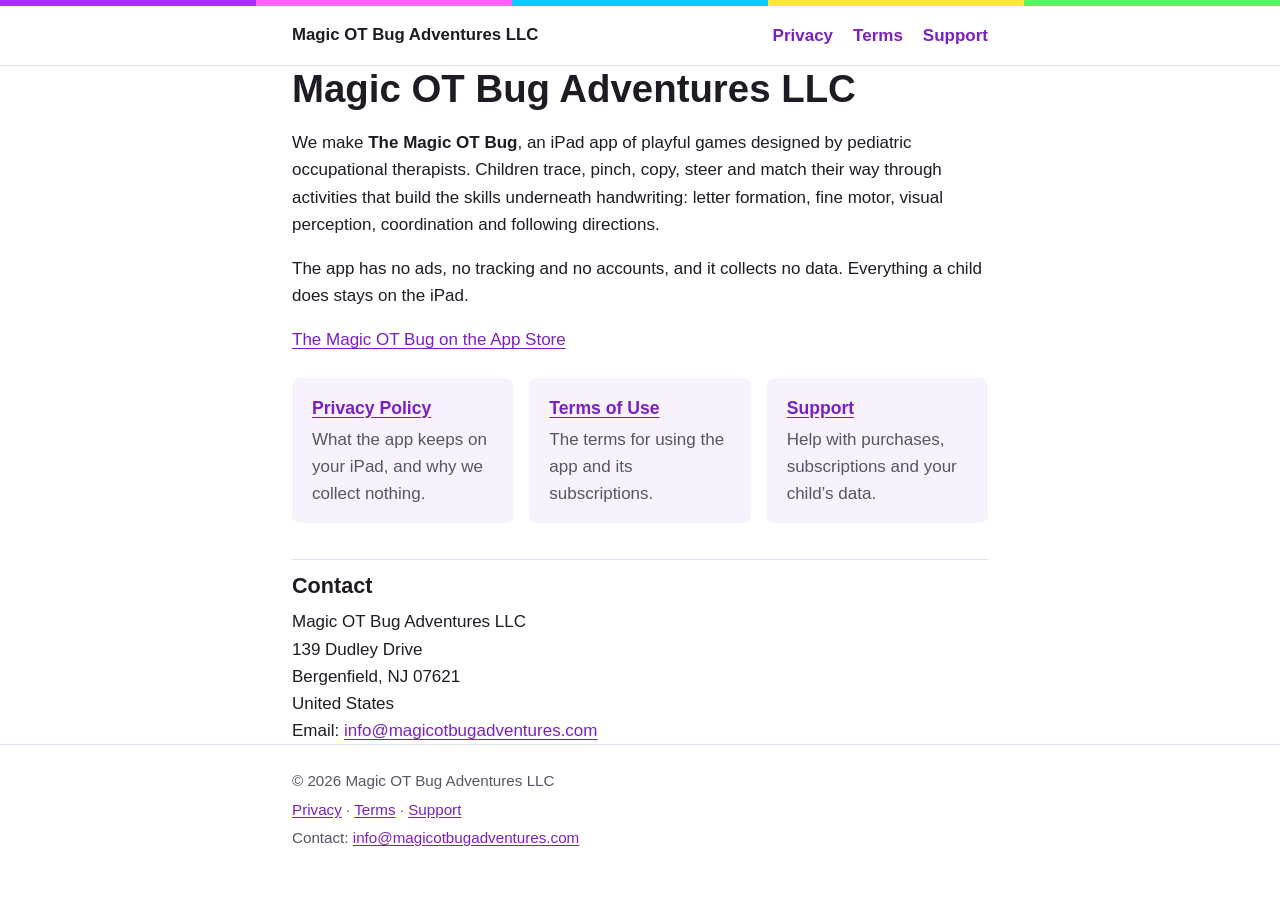
==== index.html @ 4856e569 "Legal and support site for The Magic OT Bug" ====
<!DOCTYPE html>
<html lang="en">
<head>
  <meta charset="utf-8">
  <meta name="viewport" content="width=device-width, initial-scale=1">
  <title>Magic OT Bug Adventures LLC — makers of The Magic OT Bug</title>
  <meta name="description" content="Magic OT Bug Adventures LLC makes The Magic OT Bug, an iPad app of games designed by pediatric occupational therapists. No ads, no tracking, no data collected.">
  <meta name="robots" content="index,follow">
  <meta name="color-scheme" content="light dark">
  <link rel="stylesheet" href="style.css">
</head>
<body>
  <a class="skip-link" href="#main">Skip to content</a>
  <div class="brand-bar" aria-hidden="true"></div>
  <header class="site-header">
    <div class="wrap">
      <a class="site-name" href="./">Magic OT Bug Adventures LLC</a>
      <nav class="site-nav" aria-label="Site">
        <ul>
          <li><a href="privacy">Privacy</a></li>
          <li><a href="terms">Terms</a></li>
          <li><a href="support">Support</a></li>
        </ul>
      </nav>
    </div>
  </header>
  <main id="main" class="wrap">
<h1>Magic OT Bug Adventures LLC</h1>
    <p>We make <strong>The Magic OT Bug</strong>, an iPad app of playful games designed by
    pediatric occupational therapists. Children trace, pinch, copy, steer and match their way
    through activities that build the skills underneath handwriting: letter formation, fine motor,
    visual perception, coordination and following directions.</p>
    <p>The app has no ads, no tracking and no accounts, and it collects no data. Everything a
    child does stays on the iPad.</p>
    <p><a href="https://apps.apple.com/app/id6813398286">The Magic OT Bug on the App Store</a></p>

    <ul class="cards">
      <li><a href="privacy">Privacy Policy</a><p>What the app keeps on your iPad, and why we collect nothing.</p></li>
      <li><a href="terms">Terms of Use</a><p>The terms for using the app and its subscriptions.</p></li>
      <li><a href="support">Support</a><p>Help with purchases, subscriptions and your child&rsquo;s data.</p></li>
    </ul>

    <h2>Contact</h2>
    <address>
      Magic OT Bug Adventures LLC<br>
      139 Dudley Drive<br>Bergenfield, NJ 07621<br>United States<br>
      Email: <a href="mailto:info@magicotbugadventures.com">info@magicotbugadventures.com</a>
    </address>
  </main>
  <footer class="site-footer">
    <div class="wrap">
      <p>&copy; 2026 Magic OT Bug Adventures LLC</p>
      <p><a href="privacy">Privacy</a> · <a href="terms">Terms</a> · <a href="support">Support</a></p>
      <p>Contact: <a href="mailto:info@magicotbugadventures.com">info@magicotbugadventures.com</a></p>
    </div>
  </footer>
</body>
</html>
---- style.css ----
/* Magic OT Bug Adventures LLC — site styles.
   No web fonts, no external requests. Brand colours from The Magic OT Bug
   (Color.Brand): purple #A82FF1, pink #FC66FD, cyan #05CDFF,
   yellow #FFE931, green #60EF5D. Text colours are darkened/lightened
   variants chosen for WCAG AA contrast. */

:root {
  color-scheme: light dark;
  --bg: #ffffff;
  --surface: #f7f2fc;
  --text: #1f1a24;
  --muted: #5a5363;
  --link: #7a1fc4;
  --rule: #e6dff0;
  --brand-purple: #a82ff1;
  --brand-pink: #fc66fd;
  --brand-cyan: #05cdff;
  --brand-yellow: #ffe931;
  --brand-green: #60ef5d;
}

@media (prefers-color-scheme: dark) {
  :root {
    --bg: #16131b;
    --surface: #211b29;
    --text: #ece8f1;
    --muted: #b3abbd;
    --link: #d4a3ff;
    --rule: #3a3245;
  }
}

*,
*::before,
*::after {
  box-sizing: border-box;
}

html {
  -webkit-text-size-adjust: 100%;
  text-size-adjust: 100%;
}

body {
  margin: 0;
  background: var(--bg);
  color: var(--text);
  font-family: -apple-system, BlinkMacSystemFont, "Segoe UI", Roboto, "Helvetica Neue", Arial, sans-serif;
  font-size: 1.0625rem;
  line-height: 1.6;
}

.skip-link {
  position: absolute;
  left: -999px;
  top: 0;
  padding: 0.5rem 1rem;
  background: var(--surface);
  color: var(--link);
}

.skip-link:focus {
  left: 1rem;
  top: 1rem;
  z-index: 10;
}

.brand-bar {
  height: 6px;
  background: linear-gradient(90deg,
    var(--brand-purple) 0 20%,
    var(--brand-pink) 20% 40%,
    var(--brand-cyan) 40% 60%,
    var(--brand-yellow) 60% 80%,
    var(--brand-green) 80% 100%);
}

.wrap {
  max-width: 46rem;
  margin: 0 auto;
  padding: 0 1.25rem;
}

.site-header {
  border-bottom: 1px solid var(--rule);
}

.site-header .wrap {
  display: flex;
  flex-wrap: wrap;
  align-items: center;
  justify-content: space-between;
  gap: 0.5rem 1.5rem;
  padding-top: 1rem;
  padding-bottom: 1rem;
}

.site-name {
  font-weight: 700;
  font-size: 1.05rem;
  color: var(--text);
  text-decoration: none;
}

.site-nav ul {
  display: flex;
  flex-wrap: wrap;
  gap: 0.25rem 1.25rem;
  margin: 0;
  padding: 0;
  list-style: none;
}

.site-nav a {
  color: var(--link);
  text-decoration: none;
  font-weight: 600;
}

.site-nav a:hover,
.site-nav a:focus-visible,
.site-nav a[aria-current="page"] {
  text-decoration: underline;
  text-underline-offset: 0.2em;
}

main {
  padding-top: 2rem;
  padding-bottom: 3rem;
}

h1 {
  font-size: clamp(1.75rem, 1.4rem + 1.5vw, 2.4rem);
  line-height: 1.2;
  margin: 0 0 0.5rem;
}

h2 {
  font-size: 1.35rem;
  line-height: 1.3;
  margin: 2.25rem 0 0.5rem;
  padding-top: 0.75rem;
  border-top: 1px solid var(--rule);
}

h3 {
  font-size: 1.1rem;
  margin: 1.5rem 0 0.25rem;
}

a {
  color: var(--link);
  text-underline-offset: 0.15em;
}

a:focus-visible {
  outline: 2px solid var(--link);
  outline-offset: 2px;
  border-radius: 2px;
}

.meta {
  color: var(--muted);
  margin: 0 0 1.5rem;
}

.summary {
  background: var(--surface);
  border-left: 4px solid var(--brand-purple);
  border-radius: 6px;
  padding: 0.75rem 1.25rem;
  margin: 1.5rem 0;
}

.summary > :first-child {
  margin-top: 0.5rem;
}

.cards {
  display: grid;
  grid-template-columns: repeat(auto-fit, minmax(13rem, 1fr));
  gap: 1rem;
  margin: 1.5rem 0;
  padding: 0;
  list-style: none;
}

.cards li {
  background: var(--surface);
  border-radius: 8px;
  padding: 1rem 1.25rem;
}

.cards a {
  font-weight: 700;
  font-size: 1.1rem;
}

.cards p {
  margin: 0.25rem 0 0;
  color: var(--muted);
}

address {
  font-style: normal;
}

.site-footer {
  border-top: 1px solid var(--rule);
  color: var(--muted);
  font-size: 0.95rem;
}

.site-footer .wrap {
  padding-top: 1.25rem;
  padding-bottom: 2rem;
}

.site-footer p {
  margin: 0.25rem 0;
}

.summary h2 {
  margin-top: 0.5rem;
  padding-top: 0;
  border-top: 0;
}
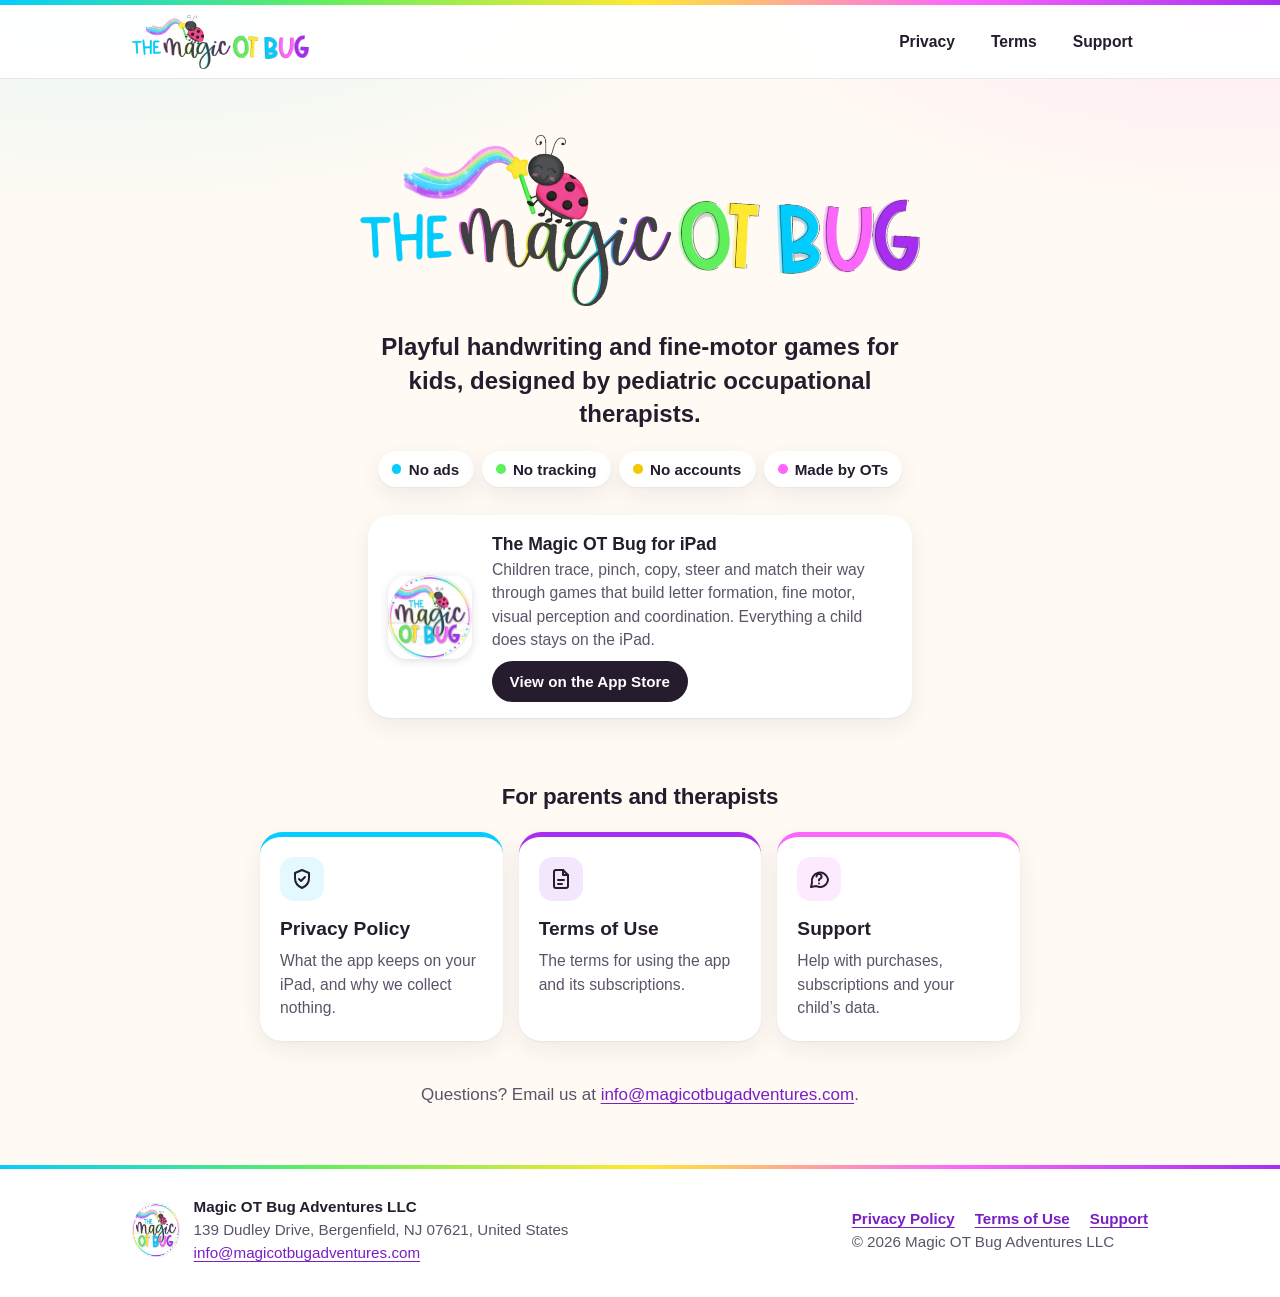
==== commit 2d5618c5: "Brand the site: logo top bar, home hero, card layout, app-icon favicon" ====
--- a/index.html
+++ b/index.html
@@ -6,52 +6,111 @@
   <title>Magic OT Bug Adventures LLC — makers of The Magic OT Bug</title>
   <meta name="description" content="Magic OT Bug Adventures LLC makes The Magic OT Bug, an iPad app of games designed by pediatric occupational therapists. No ads, no tracking, no data collected.">
   <meta name="robots" content="index,follow">
-  <meta name="color-scheme" content="light dark">
-  <link rel="stylesheet" href="style.css">
+  <meta name="color-scheme" content="light">
+  <meta name="theme-color" content="#ffffff">
+  <link rel="icon" type="image/png" sizes="64x64" href="/images/favicon-64.png">
+  <link rel="apple-touch-icon" href="/apple-touch-icon.png">
+  <link rel="stylesheet" href="/style.css">
 </head>
 <body>
   <a class="skip-link" href="#main">Skip to content</a>
   <div class="brand-bar" aria-hidden="true"></div>
   <header class="site-header">
     <div class="wrap">
-      <a class="site-name" href="./">Magic OT Bug Adventures LLC</a>
+      <a class="site-logo" href="/">
+        <picture>
+          <source srcset="/images/logo.webp" type="image/webp">
+          <img src="/images/logo.png" alt="The Magic OT Bug — home" width="157" height="48">
+        </picture>
+      </a>
       <nav class="site-nav" aria-label="Site">
         <ul>
-          <li><a href="privacy">Privacy</a></li>
-          <li><a href="terms">Terms</a></li>
-          <li><a href="support">Support</a></li>
+          <li><a href="/privacy">Privacy</a></li>
+          <li><a href="/terms">Terms</a></li>
+          <li><a href="/support">Support</a></li>
         </ul>
       </nav>
     </div>
   </header>
   <main id="main" class="wrap">
-<h1>Magic OT Bug Adventures LLC</h1>
-    <p>We make <strong>The Magic OT Bug</strong>, an iPad app of playful games designed by
-    pediatric occupational therapists. Children trace, pinch, copy, steer and match their way
-    through activities that build the skills underneath handwriting: letter formation, fine motor,
-    visual perception, coordination and following directions.</p>
-    <p>The app has no ads, no tracking and no accounts, and it collects no data. Everything a
-    child does stays on the iPad.</p>
-    <p><a href="https://apps.apple.com/app/id6813398286">The Magic OT Bug on the App Store</a></p>
+    <section class="hero">
+      <h1>
+        <picture>
+          <source srcset="/images/logo.webp" type="image/webp">
+          <img class="hero-logo" src="/images/logo.png" alt="The Magic OT Bug" width="560" height="171">
+        </picture>
+      </h1>
+      <p class="lede">Playful handwriting and fine-motor games for kids, designed by pediatric occupational therapists.</p>
+      <ul class="chips" aria-label="Our promises">
+        <li>No ads</li>
+        <li>No tracking</li>
+        <li>No accounts</li>
+        <li>Made by OTs</li>
+      </ul>
+      <div class="app-card">
+        <img src="/images/app-icon.webp" alt="" width="84" height="84">
+        <div>
+          <p><strong>The Magic OT Bug for iPad</strong>
+          Children trace, pinch, copy, steer and match their way through games that build letter
+          formation, fine motor, visual perception and coordination. Everything a child does stays
+          on the iPad.</p>
+          <a class="button" href="https://apps.apple.com/app/id6813398286">View on the App Store</a>
+        </div>
+      </div>
+    </section>
 
+    <h2 class="section-title">For parents and therapists</h2>
     <ul class="cards">
-      <li><a href="privacy">Privacy Policy</a><p>What the app keeps on your iPad, and why we collect nothing.</p></li>
-      <li><a href="terms">Terms of Use</a><p>The terms for using the app and its subscriptions.</p></li>
-      <li><a href="support">Support</a><p>Help with purchases, subscriptions and your child&rsquo;s data.</p></li>
+      <li>
+        <a href="/privacy">
+          <span class="card-icon" aria-hidden="true">
+            <svg viewBox="0 0 24 24" fill="none" stroke-width="2" stroke-linecap="round" stroke-linejoin="round"><path d="M12 3l7 3v5c0 4.5-3 8.3-7 10-4-1.7-7-5.5-7-10V6l7-3z"/><path d="M9 12l2 2 4-4"/></svg>
+          </span>
+          <span class="card-title">Privacy Policy</span>
+          <p>What the app keeps on your iPad, and why we collect nothing.</p>
+        </a>
+      </li>
+      <li>
+        <a href="/terms">
+          <span class="card-icon" aria-hidden="true">
+            <svg viewBox="0 0 24 24" fill="none" stroke-width="2" stroke-linecap="round" stroke-linejoin="round"><path d="M14 3H7a2 2 0 0 0-2 2v14a2 2 0 0 0 2 2h10a2 2 0 0 0 2-2V8l-5-5z"/><path d="M14 3v5h5"/><path d="M9 13h6M9 17h4"/></svg>
+          </span>
+          <span class="card-title">Terms of Use</span>
+          <p>The terms for using the app and its subscriptions.</p>
+        </a>
+      </li>
+      <li>
+        <a href="/support">
+          <span class="card-icon" aria-hidden="true">
+            <svg viewBox="0 0 24 24" fill="none" stroke-width="2" stroke-linecap="round" stroke-linejoin="round"><path d="M21 12a8 8 0 0 1-11.6 7.1L4 20l1-4.4A8 8 0 1 1 21 12z"/><path d="M9.5 9.5a2.5 2.5 0 1 1 3.3 2.4c-.5.2-.8.6-.8 1.1v.5"/><path d="M12 16.5h.01"/></svg>
+          </span>
+          <span class="card-title">Support</span>
+          <p>Help with purchases, subscriptions and your child&rsquo;s data.</p>
+        </a>
+      </li>
     </ul>
 
-    <h2>Contact</h2>
-    <address>
-      Magic OT Bug Adventures LLC<br>
-      139 Dudley Drive<br>Bergenfield, NJ 07621<br>United States<br>
-      Email: <a href="mailto:info@magicotbugadventures.com">info@magicotbugadventures.com</a>
-    </address>
+    <p class="home-contact">Questions? Email us at
+    <a href="mailto:info@magicotbugadventures.com">info@magicotbugadventures.com</a>.</p>
   </main>
   <footer class="site-footer">
     <div class="wrap">
-      <p>&copy; 2026 Magic OT Bug Adventures LLC</p>
-      <p><a href="privacy">Privacy</a> · <a href="terms">Terms</a> · <a href="support">Support</a></p>
-      <p>Contact: <a href="mailto:info@magicotbugadventures.com">info@magicotbugadventures.com</a></p>
+      <div class="footer-brand">
+        <img src="/images/app-icon.webp" alt="" width="48" height="48">
+        <div>
+          <strong>Magic OT Bug Adventures LLC</strong>
+          <p>139 Dudley Drive, Bergenfield, NJ 07621, United States</p>
+          <p><a href="mailto:info@magicotbugadventures.com">info@magicotbugadventures.com</a></p>
+        </div>
+      </div>
+      <div>
+        <ul class="footer-links">
+          <li><a href="/privacy">Privacy Policy</a></li>
+          <li><a href="/terms">Terms of Use</a></li>
+          <li><a href="/support">Support</a></li>
+        </ul>
+        <p>&copy; 2026 Magic OT Bug Adventures LLC</p>
+      </div>
     </div>
   </footer>
 </body>
--- a/style.css
+++ b/style.css
@@ -1,33 +1,29 @@
 /* Magic OT Bug Adventures LLC — site styles.
    No web fonts, no external requests. Brand colours from The Magic OT Bug
    (Color.Brand): purple #A82FF1, pink #FC66FD, cyan #05CDFF,
-   yellow #FFE931, green #60EF5D. Text colours are darkened/lightened
-   variants chosen for WCAG AA contrast. */
+   yellow #FFE931, green #60EF5D. Text colours are darker variants chosen
+   for WCAG AA contrast. Light theme only: the logo's dark lettering needs a
+   light page behind it. */
 
 :root {
-  color-scheme: light dark;
-  --bg: #ffffff;
-  --surface: #f7f2fc;
-  --text: #1f1a24;
-  --muted: #5a5363;
+  color-scheme: light;
+  --page: #fffaf3;
+  --card: #ffffff;
+  --tint: #f6effd;
+  --text: #251c2e;
+  --muted: #5d5368;
   --link: #7a1fc4;
-  --rule: #e6dff0;
+  --link-hover: #5b1494;
+  --rule: #ece3f5;
+  --shadow: 0 1px 2px rgba(60, 30, 90, 0.06), 0 8px 24px rgba(60, 30, 90, 0.07);
+  --radius: 22px;
   --brand-purple: #a82ff1;
   --brand-pink: #fc66fd;
   --brand-cyan: #05cdff;
   --brand-yellow: #ffe931;
   --brand-green: #60ef5d;
-}
-
-@media (prefers-color-scheme: dark) {
-  :root {
-    --bg: #16131b;
-    --surface: #211b29;
-    --text: #ece8f1;
-    --muted: #b3abbd;
-    --link: #d4a3ff;
-    --rule: #3a3245;
-  }
+  --rainbow: linear-gradient(90deg, var(--brand-cyan), var(--brand-green), var(--brand-yellow), var(--brand-pink), var(--brand-purple));
+  --rounded: ui-rounded, "SF Pro Rounded", "Arial Rounded MT Bold", "Nunito", -apple-system, BlinkMacSystemFont, "Segoe UI", Roboto, sans-serif;
 }
 
 *,
@@ -39,15 +35,28 @@
 html {
   -webkit-text-size-adjust: 100%;
   text-size-adjust: 100%;
+  scroll-padding-top: 6rem;
 }
 
 body {
   margin: 0;
-  background: var(--bg);
+  background:
+    radial-gradient(60rem 28rem at 8% -6rem, rgba(5, 205, 255, 0.12), transparent 70%),
+    radial-gradient(50rem 26rem at 96% -4rem, rgba(252, 102, 253, 0.12), transparent 70%),
+    var(--page);
+  background-repeat: no-repeat;
   color: var(--text);
   font-family: -apple-system, BlinkMacSystemFont, "Segoe UI", Roboto, "Helvetica Neue", Arial, sans-serif;
   font-size: 1.0625rem;
-  line-height: 1.6;
+  line-height: 1.65;
+  min-height: 100vh;
+  display: flex;
+  flex-direction: column;
+}
+
+img {
+  max-width: 100%;
+  height: auto;
 }
 
 .skip-link {
@@ -55,54 +64,553 @@
   left: -999px;
   top: 0;
   padding: 0.5rem 1rem;
-  background: var(--surface);
+  background: var(--card);
   color: var(--link);
+  border-radius: 999px;
 }
 
 .skip-link:focus {
   left: 1rem;
   top: 1rem;
-  z-index: 10;
-}
-
-.brand-bar {
-  height: 6px;
-  background: linear-gradient(90deg,
-    var(--brand-purple) 0 20%,
-    var(--brand-pink) 20% 40%,
-    var(--brand-cyan) 40% 60%,
-    var(--brand-yellow) 60% 80%,
-    var(--brand-green) 80% 100%);
+  z-index: 20;
 }
 
 .wrap {
-  max-width: 46rem;
+  width: 100%;
+  max-width: 50rem;
   margin: 0 auto;
   padding: 0 1.25rem;
 }
 
+/* ---------- Top bar ---------- */
+
+.brand-bar {
+  height: 5px;
+  background: var(--rainbow);
+}
+
 .site-header {
+  position: sticky;
+  top: 0;
+  z-index: 10;
+  background: rgba(255, 255, 255, 0.9);
+  -webkit-backdrop-filter: saturate(1.4) blur(12px);
+  backdrop-filter: saturate(1.4) blur(12px);
   border-bottom: 1px solid var(--rule);
 }
 
 .site-header .wrap {
+  max-width: 66rem;
+  display: flex;
+  align-items: center;
+  justify-content: space-between;
+  gap: 0.75rem 1.5rem;
+  padding-top: 0.6rem;
+  padding-bottom: 0.6rem;
+}
+
+.site-logo {
+  display: block;
+  flex-shrink: 0;
+  line-height: 0;
+  border-radius: 8px;
+}
+
+.site-logo img {
+  height: 54px;
+  width: auto;
+}
+
+.site-nav ul {
+  display: flex;
+  flex-wrap: wrap;
+  gap: 0.35rem;
+  margin: 0;
+  padding: 0;
+  list-style: none;
+}
+
+.site-nav a {
+  display: inline-block;
+  padding: 0.4rem 0.95rem;
+  border-radius: 999px;
+  color: var(--text);
+  text-decoration: none;
+  font-family: var(--rounded);
+  font-weight: 700;
+  font-size: 0.98rem;
+  transition: background-color 0.15s ease, color 0.15s ease;
+}
+
+.site-nav a:hover {
+  background: var(--tint);
+  color: var(--link-hover);
+}
+
+.site-nav a[aria-current="page"] {
+  background: var(--brand-purple);
+  color: #fff;
+}
+
+@media (max-width: 560px) {
+  .site-header {
+    position: static;
+  }
+
+  .site-header .wrap {
+    flex-direction: column;
+    padding-top: 0.75rem;
+    padding-bottom: 0.6rem;
+  }
+
+  .site-logo img {
+    height: 44px;
+  }
+
+  .site-nav ul {
+    justify-content: center;
+  }
+}
+
+/* ---------- Type ---------- */
+
+main.wrap {
+  flex: 1 0 auto;
+  padding-top: 2.5rem;
+  padding-bottom: 3.5rem;
+}
+
+h1,
+h2,
+h3 {
+  font-family: var(--rounded);
+  color: var(--text);
+  letter-spacing: -0.01em;
+}
+
+h1 {
+  font-size: clamp(2rem, 1.5rem + 2vw, 2.85rem);
+  line-height: 1.15;
+  margin: 0 0 0.5rem;
+}
+
+h2 {
+  font-size: 1.4rem;
+  line-height: 1.3;
+  margin: 2.5rem 0 0.6rem;
+}
+
+h3 {
+  font-size: 1.12rem;
+  margin: 1.5rem 0 0.25rem;
+}
+
+a {
+  color: var(--link);
+  text-underline-offset: 0.18em;
+  text-decoration-thickness: 1px;
+}
+
+a:hover {
+  color: var(--link-hover);
+  text-decoration-thickness: 2px;
+}
+
+a:focus-visible {
+  outline: 3px solid var(--brand-cyan);
+  outline-offset: 2px;
+  border-radius: 6px;
+}
+
+ul {
+  padding-left: 1.3rem;
+}
+
+li {
+  margin: 0.35rem 0;
+}
+
+li::marker {
+  color: var(--brand-purple);
+}
+
+address {
+  font-style: normal;
+}
+
+/* ---------- Legal pages ---------- */
+
+.page-head {
+  text-align: center;
+  margin-bottom: 2rem;
+}
+
+.eyebrow {
+  display: inline-block;
+  margin: 0 0 0.75rem;
+  padding: 0.25rem 0.85rem;
+  border-radius: 999px;
+  background: var(--card);
+  box-shadow: var(--shadow);
+  font-family: var(--rounded);
+  font-weight: 700;
+  font-size: 0.85rem;
+  letter-spacing: 0.04em;
+  text-transform: uppercase;
+  color: var(--link);
+}
+
+.meta {
+  color: var(--muted);
+  margin: 0;
+}
+
+.doc {
+  background: var(--card);
+  border-radius: var(--radius);
+  box-shadow: var(--shadow);
+  padding: 2rem clamp(1.25rem, 4vw, 3rem) 2.5rem;
+  position: relative;
+  overflow: hidden;
+}
+
+.doc::before {
+  content: "";
+  position: absolute;
+  inset: 0 0 auto;
+  height: 6px;
+  background: var(--rainbow);
+}
+
+.doc > :first-child {
+  margin-top: 0.5rem;
+}
+
+.doc h2 {
+  position: relative;
+  padding-left: 1rem;
+}
+
+.doc h2::before {
+  content: "";
+  position: absolute;
+  left: 0;
+  top: 0.2em;
+  bottom: 0.2em;
+  width: 5px;
+  border-radius: 5px;
+  background: var(--brand-purple);
+}
+
+.doc h2:nth-of-type(5n + 2)::before { background: var(--brand-pink); }
+.doc h2:nth-of-type(5n + 3)::before { background: var(--brand-cyan); }
+.doc h2:nth-of-type(5n + 4)::before { background: #f3c800; }
+.doc h2:nth-of-type(5n + 5)::before { background: #2fcf2b; }
+
+.summary {
+  background: linear-gradient(135deg, #f1fbff, #fbf3ff);
+  border: 1px solid #e4dcf6;
+  border-radius: 16px;
+  padding: 0.5rem 1.5rem 0.75rem;
+  margin: 1.75rem 0;
+}
+
+.summary h2 {
+  margin-top: 0.75rem;
+  padding-left: 0;
+}
+
+.summary h2::before {
+  display: none;
+}
+
+.toc {
+  margin: 1.5rem 0 0.5rem;
+  padding: 1rem 1.25rem;
+  border-radius: 16px;
+  background: var(--tint);
+}
+
+.toc p {
+  margin: 0 0 0.4rem;
+  font-family: var(--rounded);
+  font-weight: 700;
+}
+
+.toc ol {
+  margin: 0;
+  padding-left: 1.4rem;
+  columns: 2 15rem;
+  column-gap: 2rem;
+}
+
+.toc li {
+  margin: 0.15rem 0;
+  break-inside: avoid;
+}
+
+.toc a {
+  text-decoration: none;
+}
+
+.toc a:hover {
+  text-decoration: underline;
+}
+
+.contact-card {
+  margin-top: 1rem;
+  padding: 1rem 1.25rem;
+  border-radius: 16px;
+  background: var(--tint);
+}
+
+/* ---------- Home ---------- */
+
+.hero {
+  text-align: center;
+  padding: 1rem 0 0.5rem;
+}
+
+.hero h1 {
+  margin: 0;
+  line-height: 0;
+}
+
+.hero-logo {
+  display: block;
+  width: min(560px, 100%);
+  margin: 0 auto 1.5rem;
+}
+
+.hero .lede {
+  font-family: var(--rounded);
+  font-size: clamp(1.2rem, 1.05rem + 0.7vw, 1.5rem);
+  line-height: 1.4;
+  font-weight: 600;
+  max-width: 34rem;
+  margin: 0 auto 1.25rem;
+}
+
+.chips {
+  display: flex;
+  flex-wrap: wrap;
+  justify-content: center;
+  gap: 0.5rem;
+  margin: 0 0 1.75rem;
+  padding: 0;
+  list-style: none;
+}
+
+.chips li {
+  margin: 0;
+  display: inline-flex;
+  align-items: center;
+  gap: 0.45rem;
+  padding: 0.35rem 0.9rem;
+  border-radius: 999px;
+  background: var(--card);
+  box-shadow: var(--shadow);
+  font-family: var(--rounded);
+  font-weight: 700;
+  font-size: 0.95rem;
+}
+
+.chips li::before {
+  content: "";
+  width: 0.6rem;
+  height: 0.6rem;
+  border-radius: 50%;
+  background: var(--dot, var(--brand-purple));
+}
+
+.chips li:nth-child(1) { --dot: var(--brand-cyan); }
+.chips li:nth-child(2) { --dot: var(--brand-green); }
+.chips li:nth-child(3) { --dot: #f3c800; }
+.chips li:nth-child(4) { --dot: var(--brand-pink); }
+
+.app-card {
+  display: flex;
+  align-items: center;
+  gap: 1.25rem;
+  max-width: 34rem;
+  margin: 0 auto;
+  padding: 1rem 1.25rem;
+  background: var(--card);
+  border-radius: var(--radius);
+  box-shadow: var(--shadow);
+  text-align: left;
+}
+
+.app-card img {
+  width: 84px;
+  height: 84px;
+  border-radius: 20px;
+  flex-shrink: 0;
+  box-shadow: 0 2px 8px rgba(60, 30, 90, 0.15);
+}
+
+.app-card p {
+  margin: 0;
+  color: var(--muted);
+  font-size: 0.98rem;
+  line-height: 1.5;
+}
+
+.app-card strong {
+  display: block;
+  color: var(--text);
+  font-family: var(--rounded);
+  font-size: 1.1rem;
+}
+
+.button {
+  display: inline-block;
+  margin-top: 0.6rem;
+  padding: 0.5rem 1.1rem;
+  border-radius: 999px;
+  background: var(--text);
+  color: #fff;
+  font-family: var(--rounded);
+  font-weight: 700;
+  font-size: 0.95rem;
+  text-decoration: none;
+}
+
+.button:hover {
+  background: var(--link-hover);
+  color: #fff;
+}
+
+.section-title {
+  text-align: center;
+  margin-top: 3.5rem;
+}
+
+.cards {
+  display: grid;
+  grid-template-columns: repeat(auto-fit, minmax(14rem, 1fr));
+  gap: 1rem;
+  margin: 1.25rem 0;
+  padding: 0;
+  list-style: none;
+}
+
+.cards li {
+  margin: 0;
+}
+
+.cards a {
+  display: block;
+  height: 100%;
+  padding: 1.25rem 1.25rem 1.35rem;
+  background: var(--card);
+  border-radius: var(--radius);
+  box-shadow: var(--shadow);
+  color: var(--text);
+  text-decoration: none;
+  border-top: 5px solid var(--accent, var(--brand-purple));
+  transition: transform 0.15s ease, box-shadow 0.15s ease;
+}
+
+.cards a:hover {
+  transform: translateY(-3px);
+  box-shadow: 0 2px 4px rgba(60, 30, 90, 0.08), 0 14px 32px rgba(60, 30, 90, 0.12);
+}
+
+.cards li:nth-child(1) { --accent: var(--brand-cyan); --accent-soft: #e3f8ff; }
+.cards li:nth-child(2) { --accent: var(--brand-purple); --accent-soft: #f3e6fd; }
+.cards li:nth-child(3) { --accent: var(--brand-pink); --accent-soft: #feeafe; }
+
+.card-icon {
+  display: grid;
+  place-items: center;
+  width: 2.75rem;
+  height: 2.75rem;
+  border-radius: 14px;
+  background: var(--accent-soft, var(--tint));
+  margin-bottom: 0.75rem;
+}
+
+.card-icon svg {
+  width: 1.5rem;
+  height: 1.5rem;
+  stroke: var(--text);
+}
+
+.card-title {
+  display: block;
+  font-family: var(--rounded);
+  font-weight: 800;
+  font-size: 1.2rem;
+}
+
+.cards p {
+  margin: 0.3rem 0 0;
+  color: var(--muted);
+  font-size: 0.98rem;
+  line-height: 1.5;
+}
+
+.home-contact {
+  max-width: 34rem;
+  margin: 2.5rem auto 0;
+  text-align: center;
+  color: var(--muted);
+}
+
+/* ---------- Footer ---------- */
+
+.site-footer {
+  background: var(--card);
+  border-top: 1px solid var(--rule);
+  color: var(--muted);
+  font-size: 0.95rem;
+  position: relative;
+}
+
+.site-footer::before {
+  content: "";
+  position: absolute;
+  inset: -1px 0 auto;
+  height: 4px;
+  background: var(--rainbow);
+}
+
+.site-footer .wrap {
+  max-width: 66rem;
   display: flex;
   flex-wrap: wrap;
   align-items: center;
   justify-content: space-between;
-  gap: 0.5rem 1.5rem;
-  padding-top: 1rem;
-  padding-bottom: 1rem;
-}
-
-.site-name {
-  font-weight: 700;
-  font-size: 1.05rem;
+  gap: 1rem 2rem;
+  padding-top: 1.75rem;
+  padding-bottom: 2rem;
+}
+
+.footer-brand {
+  display: flex;
+  align-items: center;
+  gap: 0.85rem;
+}
+
+.footer-brand img {
+  width: 48px;
+  height: 54px;
+  border-radius: 12px;
+}
+
+.footer-brand strong {
+  display: block;
   color: var(--text);
-  text-decoration: none;
-}
-
-.site-nav ul {
+  font-family: var(--rounded);
+}
+
+.site-footer p {
+  margin: 0;
+  line-height: 1.5;
+}
+
+.footer-links {
   display: flex;
   flex-wrap: wrap;
   gap: 0.25rem 1.25rem;
@@ -111,117 +619,55 @@
   list-style: none;
 }
 
-.site-nav a {
-  color: var(--link);
-  text-decoration: none;
+.footer-links li {
+  margin: 0;
+}
+
+.footer-links a {
   font-weight: 600;
 }
 
-.site-nav a:hover,
-.site-nav a:focus-visible,
-.site-nav a[aria-current="page"] {
-  text-decoration: underline;
-  text-underline-offset: 0.2em;
-}
-
-main {
-  padding-top: 2rem;
-  padding-bottom: 3rem;
-}
-
-h1 {
-  font-size: clamp(1.75rem, 1.4rem + 1.5vw, 2.4rem);
-  line-height: 1.2;
-  margin: 0 0 0.5rem;
-}
-
-h2 {
-  font-size: 1.35rem;
-  line-height: 1.3;
-  margin: 2.25rem 0 0.5rem;
-  padding-top: 0.75rem;
-  border-top: 1px solid var(--rule);
-}
-
-h3 {
-  font-size: 1.1rem;
-  margin: 1.5rem 0 0.25rem;
-}
-
-a {
-  color: var(--link);
-  text-underline-offset: 0.15em;
-}
-
-a:focus-visible {
-  outline: 2px solid var(--link);
-  outline-offset: 2px;
-  border-radius: 2px;
-}
-
-.meta {
-  color: var(--muted);
-  margin: 0 0 1.5rem;
-}
-
-.summary {
-  background: var(--surface);
-  border-left: 4px solid var(--brand-purple);
-  border-radius: 6px;
-  padding: 0.75rem 1.25rem;
-  margin: 1.5rem 0;
-}
-
-.summary > :first-child {
-  margin-top: 0.5rem;
-}
-
-.cards {
-  display: grid;
-  grid-template-columns: repeat(auto-fit, minmax(13rem, 1fr));
-  gap: 1rem;
-  margin: 1.5rem 0;
-  padding: 0;
-  list-style: none;
-}
-
-.cards li {
-  background: var(--surface);
-  border-radius: 8px;
-  padding: 1rem 1.25rem;
-}
-
-.cards a {
-  font-weight: 700;
-  font-size: 1.1rem;
-}
-
-.cards p {
-  margin: 0.25rem 0 0;
-  color: var(--muted);
-}
-
-address {
-  font-style: normal;
-}
-
-.site-footer {
-  border-top: 1px solid var(--rule);
-  color: var(--muted);
-  font-size: 0.95rem;
-}
-
-.site-footer .wrap {
-  padding-top: 1.25rem;
-  padding-bottom: 2rem;
-}
-
-.site-footer p {
-  margin: 0.25rem 0;
-}
-
-.summary h2 {
-  margin-top: 0.5rem;
-  padding-top: 0;
-  border-top: 0;
-}
+@media (max-width: 560px) {
+  .site-footer .wrap {
+    flex-direction: column;
+    text-align: center;
+  }
+
+  .footer-brand {
+    flex-direction: column;
+  }
+
+  .footer-links {
+    justify-content: center;
+  }
+
+  .app-card {
+    flex-direction: column;
+    text-align: center;
+  }
+}
+
+@media (max-width: 560px) {
+  main.wrap {
+    padding-top: 1.75rem;
+  }
+
+  .summary {
+    padding: 0.25rem 1rem 0.5rem;
+  }
+
+  .toc ol {
+    columns: 1;
+  }
+}
+
+@media (prefers-reduced-motion: reduce) {
+  .cards a,
+  .site-nav a {
+    transition: none;
+  }
+
+  .cards a:hover {
+    transform: none;
+  }
+}
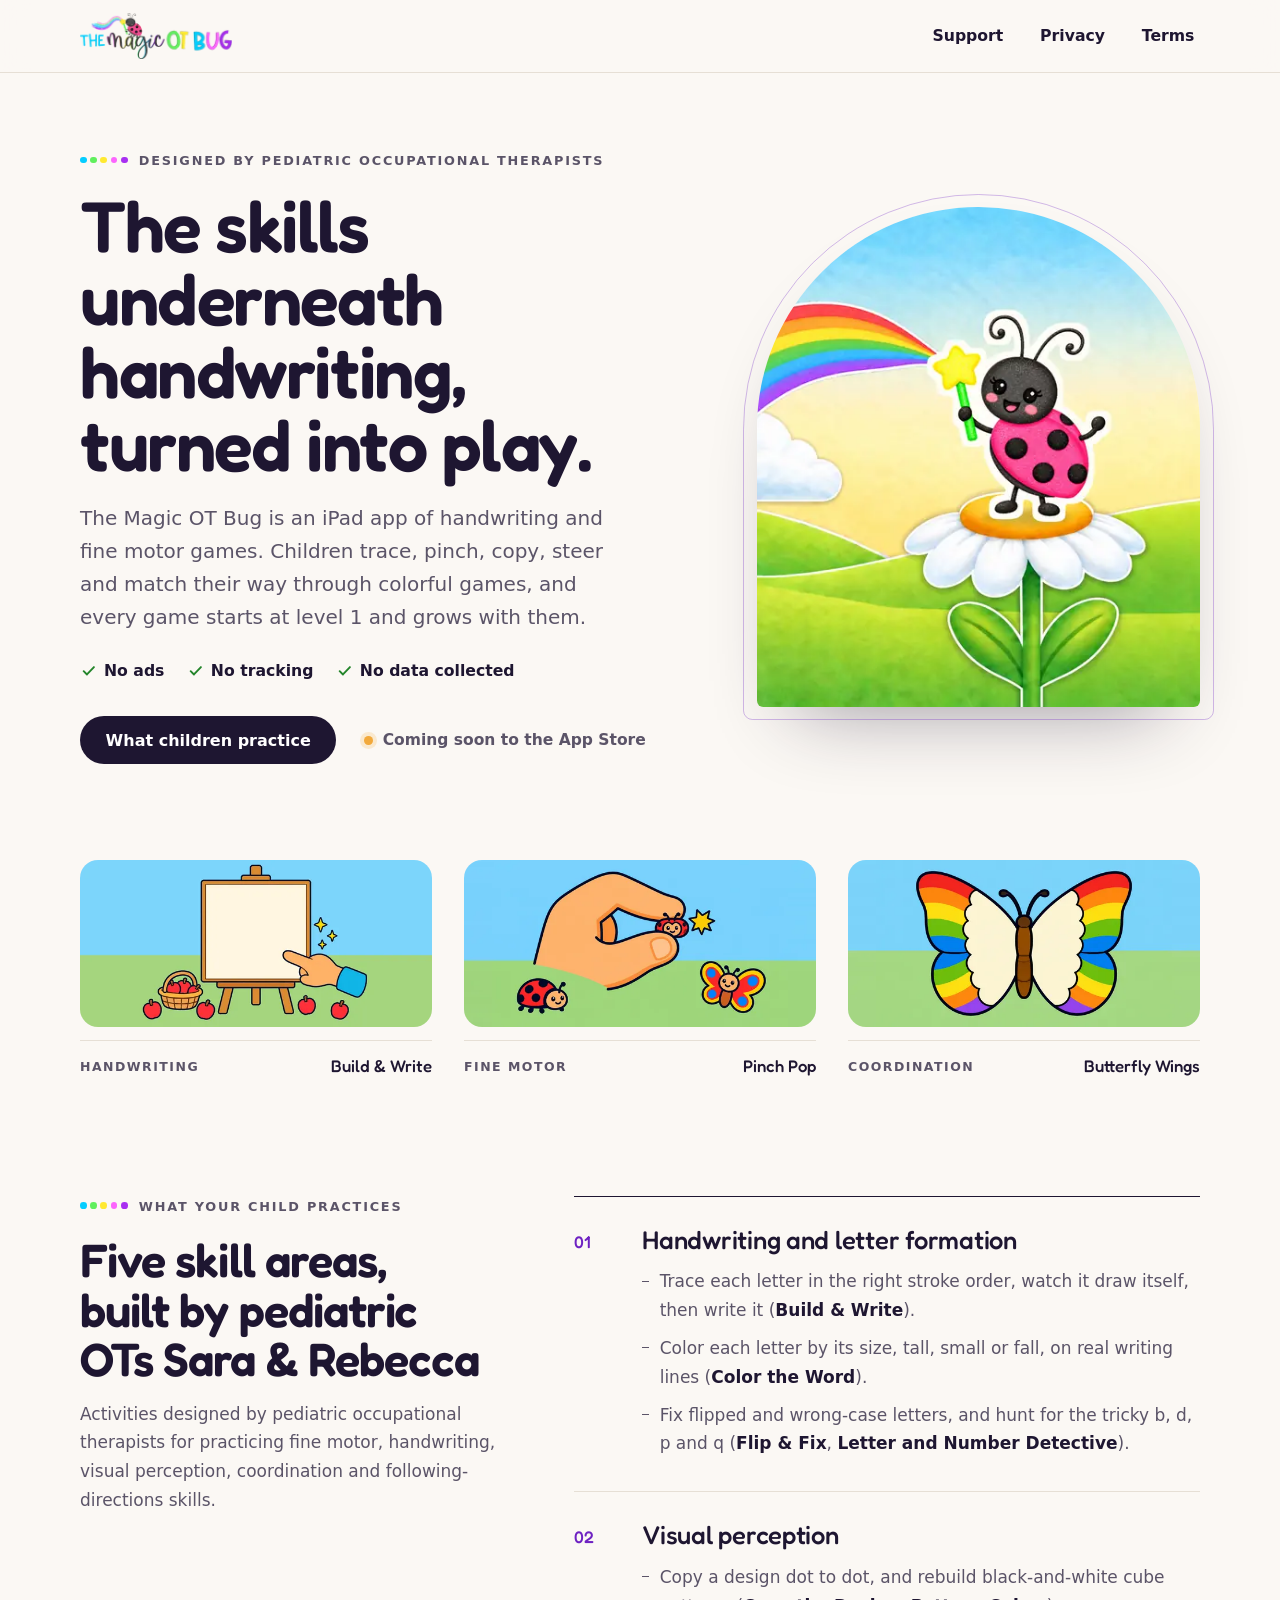
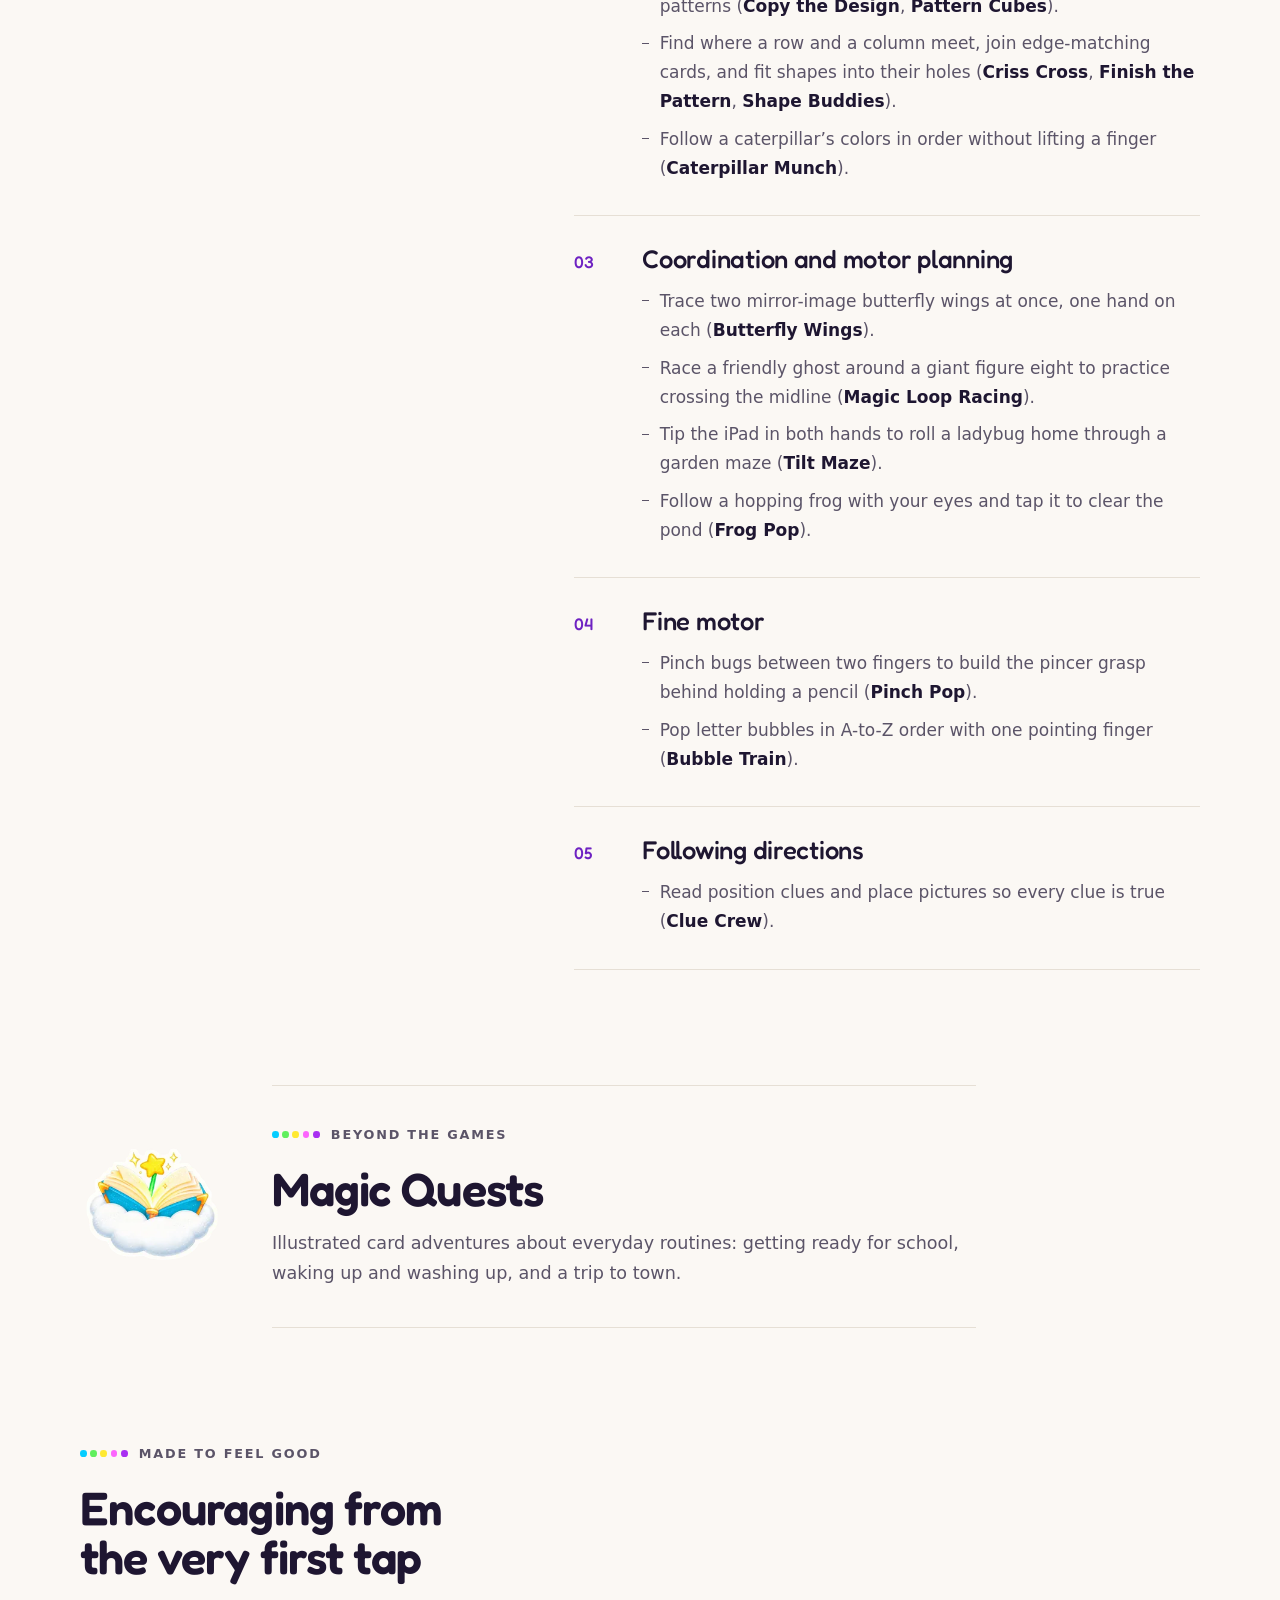
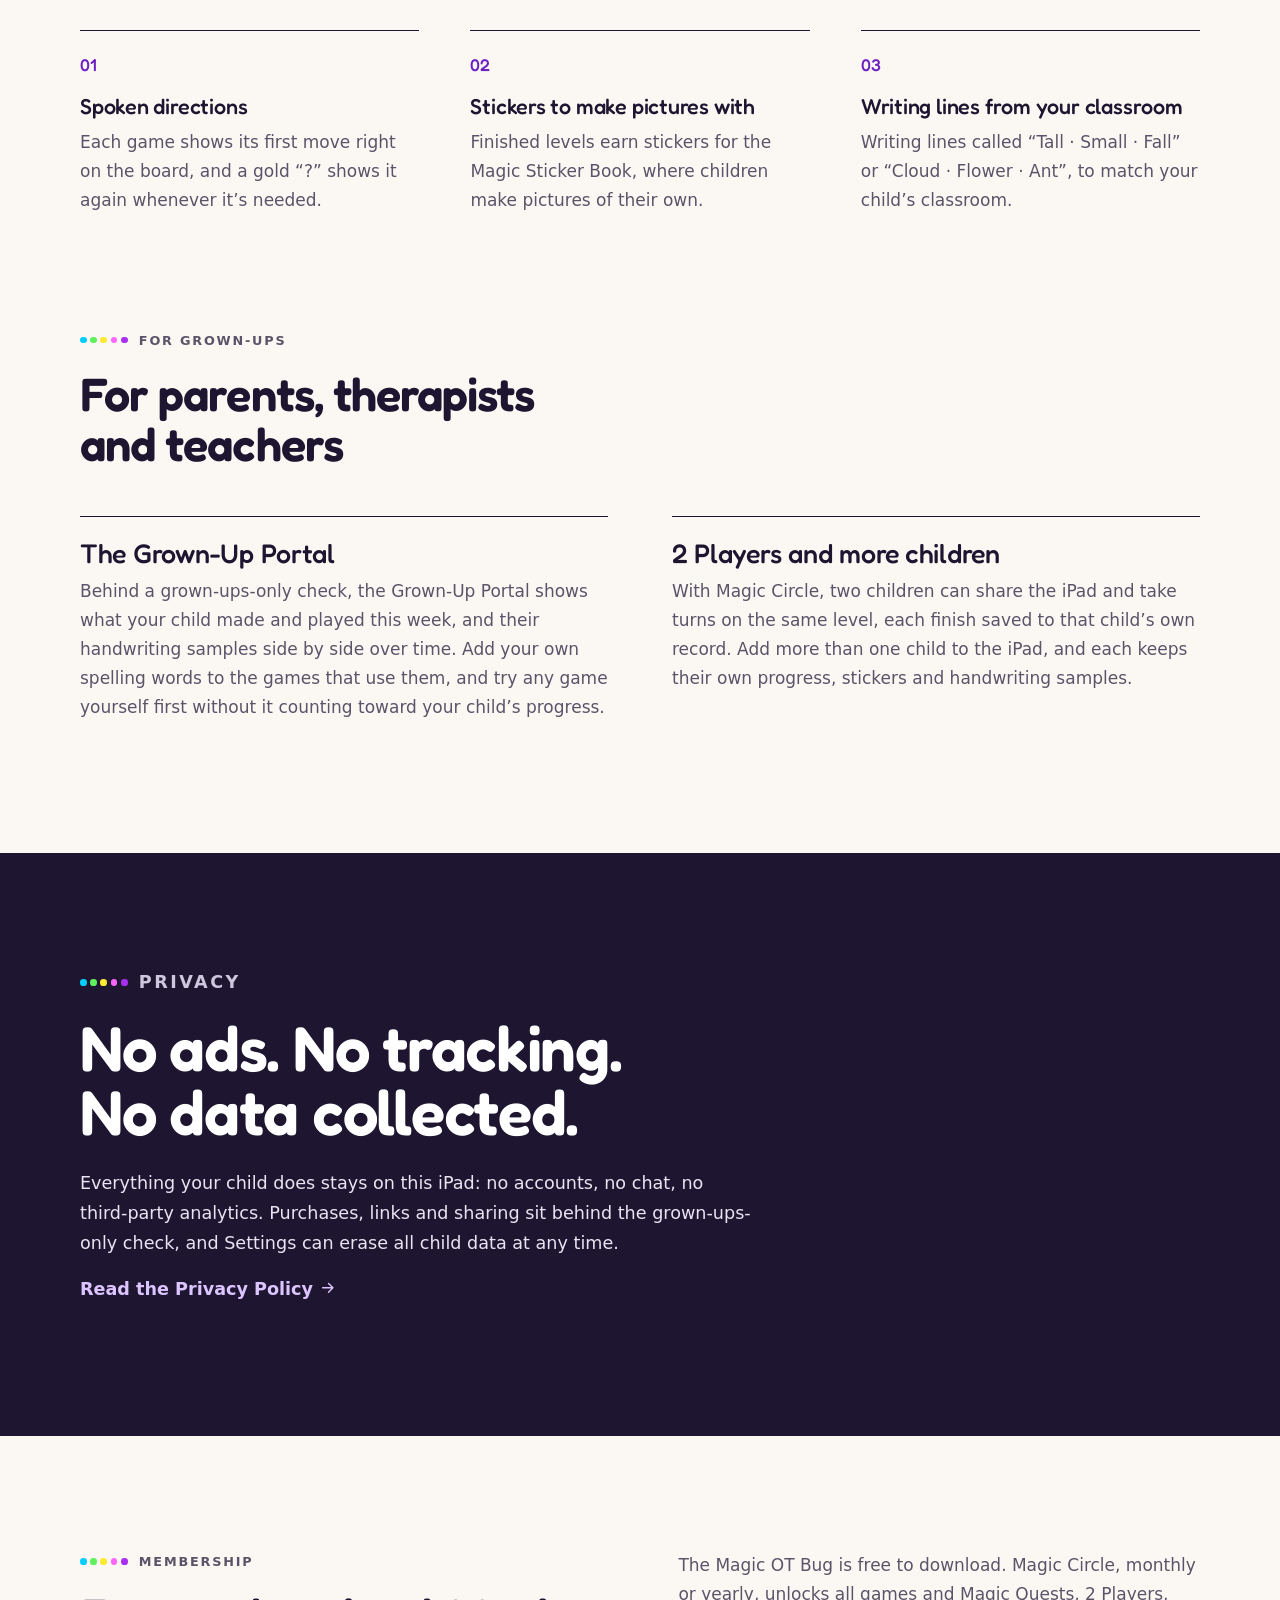
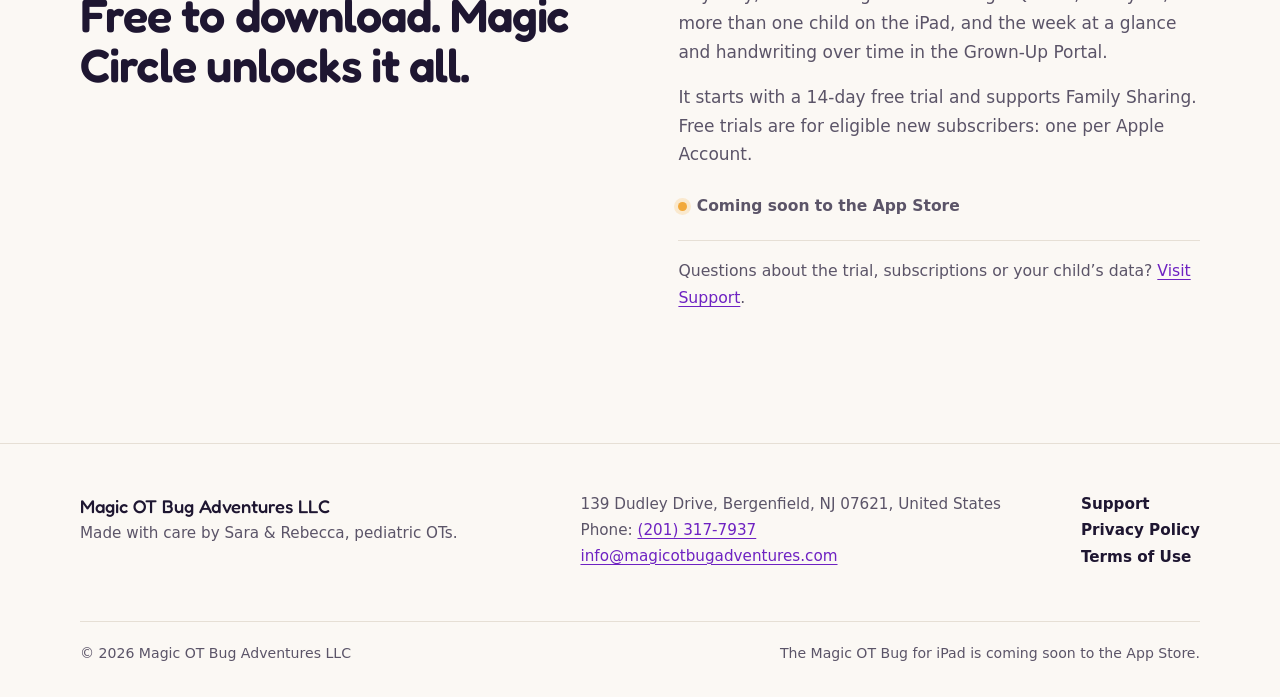
==== commit 257d05b5: "Redesign, direction B: editorial site, art used sparingly Warm paper, deep ink and generous whitespa" ====
--- a/index.html
+++ b/index.html
@@ -3,114 +3,256 @@
 <head>
   <meta charset="utf-8">
   <meta name="viewport" content="width=device-width, initial-scale=1">
-  <title>Magic OT Bug Adventures LLC — makers of The Magic OT Bug</title>
-  <meta name="description" content="Magic OT Bug Adventures LLC makes The Magic OT Bug, an iPad app of games designed by pediatric occupational therapists. No ads, no tracking, no data collected.">
+  <title>The Magic OT Bug — handwriting and fine motor games by pediatric OTs</title>
+  <meta name="description" content="The Magic OT Bug is an iPad app of handwriting and fine motor games designed by pediatric occupational therapists. No ads, no tracking, no data collected.">
   <meta name="robots" content="index,follow">
   <meta name="color-scheme" content="light">
-  <meta name="theme-color" content="#ffffff">
+  <meta name="theme-color" content="#FBF8F4">
+  <meta property="og:type" content="website">
+  <meta property="og:site_name" content="The Magic OT Bug">
+  <meta property="og:title" content="The Magic OT Bug — handwriting and fine motor games by pediatric OTs">
+  <meta property="og:description" content="The Magic OT Bug is an iPad app of handwriting and fine motor games designed by pediatric occupational therapists. No ads, no tracking, no data collected.">
+  <meta property="og:image" content="https://magicotbugadventures.com/images/og-image.jpg">
   <link rel="icon" type="image/png" sizes="64x64" href="/images/favicon-64.png">
   <link rel="apple-touch-icon" href="/apple-touch-icon.png">
+  <link rel="preload" href="/fonts/fredoka-latin.woff2" as="font" type="font/woff2" crossorigin>
   <link rel="stylesheet" href="/style.css">
 </head>
-<body>
+<body id="top">
   <a class="skip-link" href="#main">Skip to content</a>
-  <div class="brand-bar" aria-hidden="true"></div>
   <header class="site-header">
-    <div class="wrap">
-      <a class="site-logo" href="/">
-        <picture>
-          <source srcset="/images/logo.webp" type="image/webp">
-          <img src="/images/logo.png" alt="The Magic OT Bug — home" width="157" height="48">
-        </picture>
+    <div class="wrap header-row">
+      <a class="brand" href="/">
+        <img src="/images/logo-320.webp" srcset="/images/logo-320.webp 320w, /images/logo-640.webp 640w" sizes="9.5rem"
+             width="320" height="98" alt="The Magic OT Bug — home">
       </a>
       <nav class="site-nav" aria-label="Site">
         <ul>
+          <li><a href="/support">Support</a></li>
           <li><a href="/privacy">Privacy</a></li>
           <li><a href="/terms">Terms</a></li>
-          <li><a href="/support">Support</a></li>
         </ul>
       </nav>
     </div>
   </header>
-  <main id="main" class="wrap">
-    <section class="hero">
-      <h1>
-        <picture>
-          <source srcset="/images/logo.webp" type="image/webp">
-          <img class="hero-logo" src="/images/logo.png" alt="The Magic OT Bug" width="560" height="171">
-        </picture>
-      </h1>
-      <p class="lede">Playful handwriting and fine-motor games for kids, designed by pediatric occupational therapists.</p>
-      <ul class="chips" aria-label="Our promises">
-        <li>No ads</li>
-        <li>No tracking</li>
-        <li>No accounts</li>
-        <li>Made by OTs</li>
-      </ul>
-      <div class="app-card">
-        <img src="/images/app-icon.webp" alt="" width="84" height="84">
+  <main id="main">
+    <section class="hero" aria-labelledby="hero-title">
+      <div class="wrap hero-grid">
+        <div class="hero-text">
+          <p class="kicker"><span class="dots" aria-hidden="true"><i></i><i></i><i></i><i></i><i></i></span>Designed by pediatric occupational therapists</p>
+          <h1 id="hero-title">The skills underneath handwriting, turned into play.</h1>
+          <p class="lede">The Magic OT Bug is an iPad app of handwriting and fine motor games. Children trace,
+          pinch, copy, steer and match their way through colorful games, and every game starts at level 1 and grows
+          with them.</p>
+          <ul class="promise" aria-label="Our promise">
+            <li><svg class="icon" viewBox="0 0 24 24" fill="none" stroke="currentColor" stroke-width="1.9" stroke-linecap="round" stroke-linejoin="round" aria-hidden="true" focusable="false"><path d="M5 12.5l4.5 4.5L19 7"/></svg>No ads</li>
+            <li><svg class="icon" viewBox="0 0 24 24" fill="none" stroke="currentColor" stroke-width="1.9" stroke-linecap="round" stroke-linejoin="round" aria-hidden="true" focusable="false"><path d="M5 12.5l4.5 4.5L19 7"/></svg>No tracking</li>
+            <li><svg class="icon" viewBox="0 0 24 24" fill="none" stroke="currentColor" stroke-width="1.9" stroke-linecap="round" stroke-linejoin="round" aria-hidden="true" focusable="false"><path d="M5 12.5l4.5 4.5L19 7"/></svg>No data collected</li>
+          </ul>
+          <div class="hero-actions">
+            <a class="button" href="#practice">What children practice</a>
+            <p class="soon"><span class="soon-dot" aria-hidden="true"></span>Coming soon to the App Store</p>
+          </div>
+        </div>
+        <figure class="hero-arch">
+          <img src="/images/arch-ladybug-700.webp" srcset="/images/arch-ladybug-480.webp 480w, /images/arch-ladybug-700.webp 700w"
+               sizes="(min-width: 60em) 30rem, 80vw" width="700" height="788" fetchpriority="high"
+               alt="The Magic OT Bug ladybug standing on a daisy, a rainbow trailing from her star wand.">
+        </figure>
+      </div>
+    </section>
+
+    <section class="section plates-section" aria-label="From the games menu">
+      <div class="wrap">
+        <div class="plates">
+          <figure class="plate">
+            <img src="/images/game-build-a-letter-608.webp" srcset="/images/game-build-a-letter-608.webp 608w, /images/game-build-a-letter-1216.webp 1216w"
+                 sizes="(min-width: 64em) 23rem, (min-width: 40em) 31vw, 92vw" width="608" height="288"
+                 alt="Build &amp; Write menu art: a finger drawing on an easel" loading="lazy">
+            <figcaption><span>Handwriting</span>Build &amp; Write</figcaption>
+          </figure>
+          <figure class="plate">
+            <img src="/images/game-pinch-pop-608.webp" srcset="/images/game-pinch-pop-608.webp 608w, /images/game-pinch-pop-1216.webp 1216w"
+                 sizes="(min-width: 64em) 23rem, (min-width: 40em) 31vw, 92vw" width="608" height="288"
+                 alt="Pinch Pop menu art: a thumb and finger pinching a ladybug" loading="lazy">
+            <figcaption><span>Fine motor</span>Pinch Pop</figcaption>
+          </figure>
+          <figure class="plate">
+            <img src="/images/game-butterfly-wings-608.webp" srcset="/images/game-butterfly-wings-608.webp 608w, /images/game-butterfly-wings-1216.webp 1216w"
+                 sizes="(min-width: 64em) 23rem, (min-width: 40em) 31vw, 92vw" width="608" height="288"
+                 alt="Butterfly Wings menu art: a butterfly with two rainbow wings" loading="lazy">
+            <figcaption><span>Coordination</span>Butterfly Wings</figcaption>
+          </figure>
+        </div>
+      </div>
+    </section>
+
+    <section class="section" id="practice" aria-labelledby="practice-title">
+      <div class="wrap split">
+        <header class="split-head">
+          <p class="kicker"><span class="dots" aria-hidden="true"><i></i><i></i><i></i><i></i><i></i></span>What your child practices</p>
+          <h2 id="practice-title">Five skill areas, built by pediatric OTs Sara &amp; Rebecca</h2>
+          <p>Activities designed by pediatric occupational therapists for practicing fine motor, handwriting, visual perception, coordination and following-directions skills.</p>
+        </header>
+        <ol class="skills">
+          <li class="skill">
+            <span class="skill-num" aria-hidden="true">01</span>
+            <div>
+              <h3>Handwriting and letter formation</h3>
+              <ul>
+                <li>Trace each letter in the right stroke order, watch it draw itself, then write it (<b>Build &amp; Write</b>).</li>
+                <li>Color each letter by its size, tall, small or fall, on real writing lines (<b>Color the Word</b>).</li>
+                <li>Fix flipped and wrong-case letters, and hunt for the tricky b, d, p and q (<b>Flip &amp; Fix</b>, <b>Letter and Number Detective</b>).</li>
+              </ul>
+            </div>
+          </li>
+          <li class="skill">
+            <span class="skill-num" aria-hidden="true">02</span>
+            <div>
+              <h3>Visual perception</h3>
+              <ul>
+                <li>Copy a design dot to dot, and rebuild black-and-white cube patterns (<b>Copy the Design</b>, <b>Pattern Cubes</b>).</li>
+                <li>Find where a row and a column meet, join edge-matching cards, and fit shapes into their holes (<b>Criss Cross</b>, <b>Finish the Pattern</b>, <b>Shape Buddies</b>).</li>
+                <li>Follow a caterpillar&rsquo;s colors in order without lifting a finger (<b>Caterpillar Munch</b>).</li>
+              </ul>
+            </div>
+          </li>
+          <li class="skill">
+            <span class="skill-num" aria-hidden="true">03</span>
+            <div>
+              <h3>Coordination and motor planning</h3>
+              <ul>
+                <li>Trace two mirror-image butterfly wings at once, one hand on each (<b>Butterfly Wings</b>).</li>
+                <li>Race a friendly ghost around a giant figure eight to practice crossing the midline (<b>Magic Loop Racing</b>).</li>
+                <li>Tip the iPad in both hands to roll a ladybug home through a garden maze (<b>Tilt Maze</b>).</li>
+                <li>Follow a hopping frog with your eyes and tap it to clear the pond (<b>Frog Pop</b>).</li>
+              </ul>
+            </div>
+          </li>
+          <li class="skill">
+            <span class="skill-num" aria-hidden="true">04</span>
+            <div>
+              <h3>Fine motor</h3>
+              <ul>
+                <li>Pinch bugs between two fingers to build the pincer grasp behind holding a pencil (<b>Pinch Pop</b>).</li>
+                <li>Pop letter bubbles in A-to-Z order with one pointing finger (<b>Bubble Train</b>).</li>
+              </ul>
+            </div>
+          </li>
+          <li class="skill">
+            <span class="skill-num" aria-hidden="true">05</span>
+            <div>
+              <h3>Following directions</h3>
+              <ul>
+                <li>Read position clues and place pictures so every clue is true (<b>Clue Crew</b>).</li>
+              </ul>
+            </div>
+          </li>
+        </ol>
+      </div>
+    </section>
+
+    <section class="section" aria-labelledby="quests-title">
+      <div class="wrap quests">
+        <img src="/images/quests-sticker-240.webp" srcset="/images/quests-sticker-240.webp 240w, /images/quests-sticker-480.webp 480w" sizes="8rem"
+             width="240" height="240" alt="" loading="lazy">
         <div>
-          <p><strong>The Magic OT Bug for iPad</strong>
-          Children trace, pinch, copy, steer and match their way through games that build letter
-          formation, fine motor, visual perception and coordination. Everything a child does stays
-          on the iPad.</p>
-          <a class="button" href="https://apps.apple.com/app/id6813398286">View on the App Store</a>
-        </div>
-      </div>
-    </section>
-
-    <h2 class="section-title">For parents and therapists</h2>
-    <ul class="cards">
-      <li>
-        <a href="/privacy">
-          <span class="card-icon" aria-hidden="true">
-            <svg viewBox="0 0 24 24" fill="none" stroke-width="2" stroke-linecap="round" stroke-linejoin="round"><path d="M12 3l7 3v5c0 4.5-3 8.3-7 10-4-1.7-7-5.5-7-10V6l7-3z"/><path d="M9 12l2 2 4-4"/></svg>
-          </span>
-          <span class="card-title">Privacy Policy</span>
-          <p>What the app keeps on your iPad, and why we collect nothing.</p>
-        </a>
-      </li>
-      <li>
-        <a href="/terms">
-          <span class="card-icon" aria-hidden="true">
-            <svg viewBox="0 0 24 24" fill="none" stroke-width="2" stroke-linecap="round" stroke-linejoin="round"><path d="M14 3H7a2 2 0 0 0-2 2v14a2 2 0 0 0 2 2h10a2 2 0 0 0 2-2V8l-5-5z"/><path d="M14 3v5h5"/><path d="M9 13h6M9 17h4"/></svg>
-          </span>
-          <span class="card-title">Terms of Use</span>
-          <p>The terms for using the app and its subscriptions.</p>
-        </a>
-      </li>
-      <li>
-        <a href="/support">
-          <span class="card-icon" aria-hidden="true">
-            <svg viewBox="0 0 24 24" fill="none" stroke-width="2" stroke-linecap="round" stroke-linejoin="round"><path d="M21 12a8 8 0 0 1-11.6 7.1L4 20l1-4.4A8 8 0 1 1 21 12z"/><path d="M9.5 9.5a2.5 2.5 0 1 1 3.3 2.4c-.5.2-.8.6-.8 1.1v.5"/><path d="M12 16.5h.01"/></svg>
-          </span>
-          <span class="card-title">Support</span>
-          <p>Help with purchases, subscriptions and your child&rsquo;s data.</p>
-        </a>
-      </li>
-    </ul>
-
-    <p class="home-contact">Questions? Email us at
-    <a href="mailto:info@magicotbugadventures.com">info@magicotbugadventures.com</a>.</p>
+          <p class="kicker"><span class="dots" aria-hidden="true"><i></i><i></i><i></i><i></i><i></i></span>Beyond the games</p>
+          <h2 id="quests-title">Magic Quests</h2>
+          <p>Illustrated card adventures about everyday routines: getting ready for school, waking up and washing up, and a trip to town.</p>
+        </div>
+      </div>
+    </section>
+
+    <section class="section" aria-labelledby="feel-title">
+      <div class="wrap">
+        <header class="section-head">
+          <p class="kicker"><span class="dots" aria-hidden="true"><i></i><i></i><i></i><i></i><i></i></span>Made to feel good</p>
+          <h2 id="feel-title">Encouraging from the very first tap</h2>
+        </header>
+        <ol class="notes">
+          <li>
+            <h3>Spoken directions</h3>
+            <p>Each game shows its first move right on the board, and a gold &ldquo;?&rdquo; shows it again whenever it&rsquo;s needed.</p>
+          </li>
+          <li>
+            <h3>Stickers to make pictures with</h3>
+            <p>Finished levels earn stickers for the Magic Sticker Book, where children make pictures of their own.</p>
+          </li>
+          <li>
+            <h3>Writing lines from your classroom</h3>
+            <p>Writing lines called &ldquo;Tall &middot; Small &middot; Fall&rdquo; or &ldquo;Cloud &middot; Flower &middot; Ant&rdquo;, to match your child&rsquo;s classroom.</p>
+          </li>
+        </ol>
+      </div>
+    </section>
+
+    <section class="section" aria-labelledby="grownups-title">
+      <div class="wrap">
+        <header class="section-head">
+          <p class="kicker"><span class="dots" aria-hidden="true"><i></i><i></i><i></i><i></i><i></i></span>For grown-ups</p>
+          <h2 id="grownups-title">For parents, therapists and teachers</h2>
+        </header>
+        <div class="columns">
+          <article>
+            <h3>The Grown-Up Portal</h3>
+            <p>Behind a grown-ups-only check, the Grown-Up Portal shows what your child made and played this week, and their handwriting samples side by side over time. Add your own spelling words to the games that use them, and try any game yourself first without it counting toward your child&rsquo;s progress.</p>
+          </article>
+          <article>
+            <h3>2 Players and more children</h3>
+            <p>With Magic Circle, two children can share the iPad and take turns on the same level, each finish saved to that child&rsquo;s own record. Add more than one child to the iPad, and each keeps their own progress, stickers and handwriting samples.</p>
+          </article>
+        </div>
+      </div>
+    </section>
+
+    <section class="privacy-band" aria-labelledby="privacy-title">
+      <div class="wrap privacy-inner">
+        <p class="kicker kicker--light"><span class="dots" aria-hidden="true"><i></i><i></i><i></i><i></i><i></i></span>Privacy</p>
+        <h2 id="privacy-title">No ads. No tracking. No&nbsp;data&nbsp;collected.</h2>
+        <p>Everything your child does stays on this iPad: no accounts, no chat, no third-party analytics. Purchases, links and sharing sit behind the grown-ups-only check, and Settings can erase all child data at any time.</p>
+        <p><a class="text-link" href="/privacy">Read the Privacy Policy <svg class="icon icon--inline" viewBox="0 0 24 24" fill="none" stroke="currentColor" stroke-width="1.9" stroke-linecap="round" stroke-linejoin="round" aria-hidden="true" focusable="false"><path d="M5 12h14M13 6l6 6-6 6"/></svg></a></p>
+      </div>
+    </section>
+
+    <section class="section membership" aria-labelledby="membership-title">
+      <div class="wrap membership-grid">
+        <div>
+          <p class="kicker"><span class="dots" aria-hidden="true"><i></i><i></i><i></i><i></i><i></i></span>Membership</p>
+          <h2 id="membership-title">Free to download. Magic Circle unlocks it&nbsp;all.</h2>
+        </div>
+        <div>
+          <p>The Magic OT Bug is free to download. Magic Circle, monthly or yearly, unlocks all games and Magic Quests, 2 Players, more than one child on the iPad, and the week at a glance and handwriting over time in the Grown-Up Portal.</p>
+          <p>It starts with a 14-day free trial and supports Family Sharing. Free trials are for eligible new subscribers: one per Apple Account.</p>
+          <p class="soon"><span class="soon-dot" aria-hidden="true"></span>Coming soon to the App Store</p>
+          <p class="membership-help">Questions about the trial, subscriptions or your child&rsquo;s data?
+          <a href="/support">Visit Support</a>.</p>
+        </div>
+      </div>
+    </section>
   </main>
   <footer class="site-footer">
-    <div class="wrap">
+    <div class="wrap footer-grid">
       <div class="footer-brand">
-        <img src="/images/app-icon.webp" alt="" width="48" height="48">
-        <div>
-          <strong>Magic OT Bug Adventures LLC</strong>
-          <p>139 Dudley Drive, Bergenfield, NJ 07621, United States</p>
-          <p><a href="mailto:info@magicotbugadventures.com">info@magicotbugadventures.com</a></p>
-        </div>
-      </div>
-      <div>
-        <ul class="footer-links">
+        <p class="footer-name">Magic OT Bug Adventures LLC</p>
+        <p>Made with care by Sara &amp; Rebecca, pediatric OTs.</p>
+      </div>
+      <address class="footer-contact">
+        <span>139 Dudley Drive, Bergenfield, NJ 07621, United States</span>
+        <span>Phone: <a href="tel:+12013177937">(201) 317-7937</a></span>
+        <span><a href="mailto:info@magicotbugadventures.com">info@magicotbugadventures.com</a></span>
+      </address>
+      <nav class="footer-nav" aria-label="Footer">
+        <ul>
+          <li><a href="/support">Support</a></li>
           <li><a href="/privacy">Privacy Policy</a></li>
           <li><a href="/terms">Terms of Use</a></li>
-          <li><a href="/support">Support</a></li>
         </ul>
-        <p>&copy; 2026 Magic OT Bug Adventures LLC</p>
-      </div>
+      </nav>
+    </div>
+    <div class="wrap footer-base">
+      <p>&copy; 2026 Magic OT Bug Adventures LLC</p>
+      <p>The Magic OT Bug for iPad is coming soon to the App Store.</p>
     </div>
   </footer>
 </body>
--- a/style.css
+++ b/style.css
@@ -1,673 +1,474 @@
-/* Magic OT Bug Adventures LLC — site styles.
-   No web fonts, no external requests. Brand colours from The Magic OT Bug
-   (Color.Brand): purple #A82FF1, pink #FC66FD, cyan #05CDFF,
-   yellow #FFE931, green #60EF5D. Text colours are darker variants chosen
-   for WCAG AA contrast. Light theme only: the logo's dark lettering needs a
-   light page behind it. */
+/* The Magic OT Bug — website, direction B: "Editorial".
+   Calm and premium: warm paper, deep ink, generous whitespace, one display
+   face (Fredoka, SIL OFL 1.1, self-hosted Latin subset, licence in
+   /fonts/OFL-Fredoka.txt) over the system text face. The app's five brand hues
+   appear only as the small dot motif and the art; text uses deep shades that
+   meet WCAG AA. No third-party requests. */
+
+@font-face {
+  font-family: "Fredoka";
+  src: url("/fonts/fredoka-latin.woff2") format("woff2");
+  font-weight: 400 600;
+  font-style: normal;
+  font-display: swap;
+}
 
 :root {
   color-scheme: light;
-  --page: #fffaf3;
-  --card: #ffffff;
-  --tint: #f6effd;
-  --text: #251c2e;
-  --muted: #5d5368;
-  --link: #7a1fc4;
-  --link-hover: #5b1494;
-  --rule: #ece3f5;
-  --shadow: 0 1px 2px rgba(60, 30, 90, 0.06), 0 8px 24px rgba(60, 30, 90, 0.07);
-  --radius: 22px;
-  --brand-purple: #a82ff1;
-  --brand-pink: #fc66fd;
-  --brand-cyan: #05cdff;
-  --brand-yellow: #ffe931;
-  --brand-green: #60ef5d;
-  --rainbow: linear-gradient(90deg, var(--brand-cyan), var(--brand-green), var(--brand-yellow), var(--brand-pink), var(--brand-purple));
-  --rounded: ui-rounded, "SF Pro Rounded", "Arial Rounded MT Bold", "Nunito", -apple-system, BlinkMacSystemFont, "Segoe UI", Roboto, sans-serif;
-}
-
-*,
-*::before,
-*::after {
-  box-sizing: border-box;
-}
+  --page: #fbf8f4;
+  --paper: #ffffff;
+  --ink: #1e1631;
+  --muted: #5b5468;
+  --hair: #e6dfd5;
+  --accent: #6e22c2;
+  --accent-deep: #521690;
+  --accent-soft: #f2e9fd;
+  --focus: #0b8fc0;
+  --night: #1e1631;
+
+  --purple: #a82ff1;
+  --pink: #fc66fd;
+  --cyan: #05cdff;
+  --yellow: #ffe931;
+  --green: #60ef5d;
+  --amber: #f2a93b;
+
+  --display: "Fredoka", ui-rounded, "SF Pro Rounded", system-ui, -apple-system, "Segoe UI", sans-serif;
+  --body: system-ui, -apple-system, BlinkMacSystemFont, "Segoe UI", Roboto, "Helvetica Neue", Arial, sans-serif;
+  --gutter: clamp(1.25rem, 5vw, 3rem);
+}
+
+*, *::before, *::after { box-sizing: border-box; }
 
 html {
   -webkit-text-size-adjust: 100%;
   text-size-adjust: 100%;
   scroll-padding-top: 6rem;
+  scroll-behavior: smooth;
 }
 
 body {
   margin: 0;
-  background:
-    radial-gradient(60rem 28rem at 8% -6rem, rgba(5, 205, 255, 0.12), transparent 70%),
-    radial-gradient(50rem 26rem at 96% -4rem, rgba(252, 102, 253, 0.12), transparent 70%),
-    var(--page);
-  background-repeat: no-repeat;
-  color: var(--text);
-  font-family: -apple-system, BlinkMacSystemFont, "Segoe UI", Roboto, "Helvetica Neue", Arial, sans-serif;
-  font-size: 1.0625rem;
-  line-height: 1.65;
   min-height: 100vh;
   display: flex;
   flex-direction: column;
-}
-
-img {
-  max-width: 100%;
-  height: auto;
-}
+  background: var(--page);
+  color: var(--ink);
+  font-family: var(--body);
+  font-size: 1.0625rem;
+  line-height: 1.7;
+  -webkit-font-smoothing: antialiased;
+}
+
+main { flex: 1 0 auto; }
+img { max-width: 100%; height: auto; display: block; }
+
+a {
+  color: var(--accent);
+  text-decoration-thickness: 1px;
+  text-underline-offset: 0.22em;
+}
+
+a:hover { color: var(--accent-deep); text-decoration-thickness: 2px; }
+
+:focus-visible { outline: 2px solid var(--focus); outline-offset: 3px; border-radius: 4px; }
+
+.icon { width: 1.25rem; height: 1.25rem; flex: none; }
+.icon--inline { width: 1em; height: 1em; display: inline-block; vertical-align: -0.12em; }
+
+.wrap { width: 100%; max-width: 76rem; margin: 0 auto; padding: 0 var(--gutter); }
 
 .skip-link {
   position: absolute;
   left: -999px;
-  top: 0;
-  padding: 0.5rem 1rem;
-  background: var(--card);
-  color: var(--link);
-  border-radius: 999px;
-}
-
-.skip-link:focus {
-  left: 1rem;
-  top: 1rem;
-  z-index: 20;
-}
-
-.wrap {
-  width: 100%;
-  max-width: 50rem;
-  margin: 0 auto;
-  padding: 0 1.25rem;
-}
-
-/* ---------- Top bar ---------- */
-
-.brand-bar {
-  height: 5px;
-  background: var(--rainbow);
-}
+  top: 0.75rem;
+  z-index: 50;
+  padding: 0.55rem 1rem;
+  border-radius: 6px;
+  background: var(--ink);
+  color: #fff;
+}
+
+.skip-link:focus { left: 0.75rem; }
+
+h1, h2, h3 {
+  font-family: var(--display);
+  font-weight: 600;
+  color: var(--ink);
+  letter-spacing: -0.02em;
+  text-wrap: balance;
+}
+
+h1 { font-size: clamp(2.5rem, 1.6rem + 3.6vw, 4.6rem); line-height: 1.02; margin: 0 0 1.25rem; }
+h2 { font-size: clamp(1.9rem, 1.4rem + 1.9vw, 3rem); line-height: 1.06; margin: 0 0 1rem; }
+h3 { font-size: 1.35rem; line-height: 1.2; margin: 0 0 0.5rem; font-weight: 500; letter-spacing: -0.01em; }
+p { margin: 0 0 1rem; }
+
+/* The brand signature: five dots in the app's hues */
+.dots { display: inline-flex; gap: 0.22rem; margin-right: 0.7rem; vertical-align: 0.12em; }
+.dots i { width: 0.42rem; height: 0.42rem; border-radius: 50%; background: var(--cyan); }
+.dots i:nth-child(2) { background: var(--green); }
+.dots i:nth-child(3) { background: var(--yellow); }
+.dots i:nth-child(4) { background: var(--pink); }
+.dots i:nth-child(5) { background: var(--purple); }
+
+.kicker {
+  margin: 0 0 1.1rem;
+  color: var(--muted);
+  font-size: 0.8rem;
+  font-weight: 650;
+  letter-spacing: 0.14em;
+  text-transform: uppercase;
+}
+
+.kicker--light { color: #cfc6e0; }
+
+/* ---------- Header ---------- */
 
 .site-header {
   position: sticky;
   top: 0;
-  z-index: 10;
-  background: rgba(255, 255, 255, 0.9);
-  -webkit-backdrop-filter: saturate(1.4) blur(12px);
-  backdrop-filter: saturate(1.4) blur(12px);
-  border-bottom: 1px solid var(--rule);
-}
-
-.site-header .wrap {
-  max-width: 66rem;
-  display: flex;
+  z-index: 20;
+  background: rgba(251, 248, 244, 0.88);
+  -webkit-backdrop-filter: saturate(1.4) blur(14px);
+  backdrop-filter: saturate(1.4) blur(14px);
+  border-bottom: 1px solid var(--hair);
+}
+
+.header-row { display: flex; align-items: center; justify-content: space-between; gap: 1rem; min-height: 4.5rem; }
+.brand { display: block; }
+.brand img { width: 9.5rem; }
+
+.site-nav ul { display: flex; gap: clamp(0.25rem, 2vw, 1.75rem); margin: 0; padding: 0; list-style: none; }
+
+.site-nav a {
+  display: inline-flex;
   align-items: center;
-  justify-content: space-between;
-  gap: 0.75rem 1.5rem;
-  padding-top: 0.6rem;
-  padding-bottom: 0.6rem;
-}
-
-.site-logo {
-  display: block;
-  flex-shrink: 0;
-  line-height: 0;
-  border-radius: 8px;
-}
-
-.site-logo img {
-  height: 54px;
-  width: auto;
-}
-
-.site-nav ul {
-  display: flex;
-  flex-wrap: wrap;
-  gap: 0.35rem;
-  margin: 0;
-  padding: 0;
-  list-style: none;
-}
-
-.site-nav a {
-  display: inline-block;
-  padding: 0.4rem 0.95rem;
+  min-height: 2.75rem;
+  padding: 0 0.35rem;
+  color: var(--ink);
+  font-size: 0.98rem;
+  font-weight: 550;
+  text-decoration: none;
+  background: linear-gradient(var(--accent), var(--accent)) 50% calc(100% - 0.55rem) / 0 2px no-repeat;
+  transition: background-size 0.2s ease, color 0.2s ease;
+}
+
+.site-nav a:hover { color: var(--accent); background-size: calc(100% - 0.7rem) 2px; }
+.site-nav a[aria-current="page"] { color: var(--accent); background-size: calc(100% - 0.7rem) 2px; }
+
+@media (max-width: 30em) {
+  .brand img { width: 7.5rem; }
+  .site-nav ul { gap: 0.1rem; }
+  .site-nav a { font-size: 0.95rem; }
+}
+
+@media (max-width: 22.4em) { .site-header { position: static; } .header-row { flex-wrap: wrap; justify-content: center; } }
+
+/* ---------- Buttons and small parts ---------- */
+
+.button {
+  display: inline-flex;
+  align-items: center;
+  justify-content: center;
+  min-height: 3rem;
+  padding: 0 1.6rem;
   border-radius: 999px;
-  color: var(--text);
+  background: var(--ink);
+  color: #fff;
+  font-weight: 600;
+  font-size: 1rem;
   text-decoration: none;
-  font-family: var(--rounded);
-  font-weight: 700;
-  font-size: 0.98rem;
-  transition: background-color 0.15s ease, color 0.15s ease;
-}
-
-.site-nav a:hover {
-  background: var(--tint);
-  color: var(--link-hover);
-}
-
-.site-nav a[aria-current="page"] {
-  background: var(--brand-purple);
-  color: #fff;
-}
-
-@media (max-width: 560px) {
-  .site-header {
-    position: static;
-  }
-
-  .site-header .wrap {
-    flex-direction: column;
-    padding-top: 0.75rem;
-    padding-bottom: 0.6rem;
-  }
-
-  .site-logo img {
-    height: 44px;
-  }
-
-  .site-nav ul {
-    justify-content: center;
-  }
-}
-
-/* ---------- Type ---------- */
-
-main.wrap {
-  flex: 1 0 auto;
-  padding-top: 2.5rem;
-  padding-bottom: 3.5rem;
-}
-
-h1,
-h2,
-h3 {
-  font-family: var(--rounded);
-  color: var(--text);
-  letter-spacing: -0.01em;
-}
-
-h1 {
-  font-size: clamp(2rem, 1.5rem + 2vw, 2.85rem);
-  line-height: 1.15;
-  margin: 0 0 0.5rem;
-}
-
-h2 {
-  font-size: 1.4rem;
-  line-height: 1.3;
-  margin: 2.5rem 0 0.6rem;
-}
-
-h3 {
-  font-size: 1.12rem;
-  margin: 1.5rem 0 0.25rem;
-}
-
-a {
-  color: var(--link);
-  text-underline-offset: 0.18em;
-  text-decoration-thickness: 1px;
-}
-
-a:hover {
-  color: var(--link-hover);
-  text-decoration-thickness: 2px;
-}
-
-a:focus-visible {
-  outline: 3px solid var(--brand-cyan);
-  outline-offset: 2px;
-  border-radius: 6px;
-}
-
-ul {
-  padding-left: 1.3rem;
-}
-
-li {
-  margin: 0.35rem 0;
-}
-
-li::marker {
-  color: var(--brand-purple);
-}
-
-address {
-  font-style: normal;
-}
-
-/* ---------- Legal pages ---------- */
-
-.page-head {
-  text-align: center;
-  margin-bottom: 2rem;
-}
-
-.eyebrow {
-  display: inline-block;
-  margin: 0 0 0.75rem;
-  padding: 0.25rem 0.85rem;
-  border-radius: 999px;
-  background: var(--card);
-  box-shadow: var(--shadow);
-  font-family: var(--rounded);
-  font-weight: 700;
-  font-size: 0.85rem;
-  letter-spacing: 0.04em;
-  text-transform: uppercase;
-  color: var(--link);
-}
-
-.meta {
-  color: var(--muted);
-  margin: 0;
-}
-
-.doc {
-  background: var(--card);
-  border-radius: var(--radius);
-  box-shadow: var(--shadow);
-  padding: 2rem clamp(1.25rem, 4vw, 3rem) 2.5rem;
-  position: relative;
-  overflow: hidden;
-}
-
-.doc::before {
+  transition: background-color 0.2s ease;
+}
+
+.button:hover { background: var(--accent-deep); color: #fff; }
+
+.soon { display: inline-flex; align-items: center; gap: 0.6rem; margin: 0; color: var(--muted); font-weight: 600; font-size: 0.97rem; }
+.soon-dot { width: 0.55rem; height: 0.55rem; border-radius: 50%; background: var(--amber); box-shadow: 0 0 0 4px rgba(242, 169, 59, 0.2); }
+
+.text-link { font-weight: 650; text-decoration: none; }
+.text-link:hover { text-decoration: underline; }
+
+/* ---------- Home ---------- */
+
+.hero { padding: clamp(2.5rem, 6vw, 5.5rem) 0 clamp(2rem, 5vw, 4rem); }
+
+.hero-grid {
+  display: grid;
+  grid-template-columns: minmax(0, 1.15fr) minmax(0, 0.85fr);
+  gap: clamp(2rem, 6vw, 6rem);
+  align-items: center;
+}
+
+.hero .lede { font-size: clamp(1.1rem, 1rem + 0.35vw, 1.25rem); line-height: 1.65; color: var(--muted); max-width: 34rem; }
+
+.promise { display: flex; flex-wrap: wrap; gap: 0.4rem 1.4rem; margin: 1.5rem 0 2rem; padding: 0; list-style: none; font-weight: 600; font-size: 0.98rem; }
+.promise li { display: inline-flex; align-items: center; gap: 0.4rem; }
+.promise .icon { width: 1.1rem; height: 1.1rem; stroke-width: 2.6; color: #23852a; }
+
+.hero-actions { display: flex; flex-wrap: wrap; align-items: center; gap: 1rem 1.75rem; }
+
+.hero-arch { position: relative; margin: 0; justify-self: end; width: min(100%, 30rem); }
+
+.hero-arch img {
+  width: 100%;
+  aspect-ratio: 700 / 788;
+  object-fit: cover;
+  border-radius: 999px 999px 28px 28px;
+  box-shadow: 0 40px 80px -40px rgba(30, 22, 49, 0.45);
+}
+
+.hero-arch::before {
   content: "";
   position: absolute;
-  inset: 0 0 auto;
-  height: 6px;
-  background: var(--rainbow);
-}
-
-.doc > :first-child {
-  margin-top: 0.5rem;
-}
-
-.doc h2 {
-  position: relative;
-  padding-left: 1rem;
-}
-
-.doc h2::before {
-  content: "";
-  position: absolute;
-  left: 0;
-  top: 0.2em;
-  bottom: 0.2em;
-  width: 5px;
-  border-radius: 5px;
-  background: var(--brand-purple);
-}
-
-.doc h2:nth-of-type(5n + 2)::before { background: var(--brand-pink); }
-.doc h2:nth-of-type(5n + 3)::before { background: var(--brand-cyan); }
-.doc h2:nth-of-type(5n + 4)::before { background: #f3c800; }
-.doc h2:nth-of-type(5n + 5)::before { background: #2fcf2b; }
-
-.summary {
-  background: linear-gradient(135deg, #f1fbff, #fbf3ff);
-  border: 1px solid #e4dcf6;
-  border-radius: 16px;
-  padding: 0.5rem 1.5rem 0.75rem;
-  margin: 1.75rem 0;
-}
-
-.summary h2 {
-  margin-top: 0.75rem;
-  padding-left: 0;
-}
-
-.summary h2::before {
-  display: none;
-}
-
-.toc {
-  margin: 1.5rem 0 0.5rem;
-  padding: 1rem 1.25rem;
-  border-radius: 16px;
-  background: var(--tint);
-}
-
-.toc p {
-  margin: 0 0 0.4rem;
-  font-family: var(--rounded);
-  font-weight: 700;
-}
-
-.toc ol {
-  margin: 0;
-  padding-left: 1.4rem;
-  columns: 2 15rem;
-  column-gap: 2rem;
-}
-
-.toc li {
-  margin: 0.15rem 0;
-  break-inside: avoid;
-}
-
-.toc a {
-  text-decoration: none;
-}
-
-.toc a:hover {
-  text-decoration: underline;
-}
-
-.contact-card {
-  margin-top: 1rem;
-  padding: 1rem 1.25rem;
-  border-radius: 16px;
-  background: var(--tint);
-}
-
-/* ---------- Home ---------- */
-
-.hero {
-  text-align: center;
-  padding: 1rem 0 0.5rem;
-}
-
-.hero h1 {
-  margin: 0;
-  line-height: 0;
-}
-
-.hero-logo {
-  display: block;
-  width: min(560px, 100%);
-  margin: 0 auto 1.5rem;
-}
-
-.hero .lede {
-  font-family: var(--rounded);
-  font-size: clamp(1.2rem, 1.05rem + 0.7vw, 1.5rem);
-  line-height: 1.4;
-  font-weight: 600;
-  max-width: 34rem;
-  margin: 0 auto 1.25rem;
-}
-
-.chips {
-  display: flex;
-  flex-wrap: wrap;
-  justify-content: center;
-  gap: 0.5rem;
-  margin: 0 0 1.75rem;
-  padding: 0;
-  list-style: none;
-}
-
-.chips li {
-  margin: 0;
-  display: inline-flex;
+  inset: -0.85rem;
+  border: 1px solid rgba(110, 34, 194, 0.3);
+  border-radius: 999px 999px 40px 40px;
+  pointer-events: none;
+}
+
+@media (max-width: 52em) {
+  .hero-grid { grid-template-columns: 1fr; }
+  .hero-arch { justify-self: center; width: min(86%, 24rem); order: -1; }
+}
+
+.section { padding: clamp(4rem, 9vw, 8rem) 0 0; }
+.section-head { max-width: 40rem; margin: 0 0 clamp(2rem, 4vw, 3rem); }
+.section-head h2 { margin: 0; }
+
+/* Plates: menu art, three at most */
+.plates-section { padding-top: clamp(1rem, 3vw, 2rem); }
+.plates { display: grid; grid-template-columns: repeat(3, minmax(0, 1fr)); gap: clamp(1rem, 2.5vw, 2rem); }
+.plate { margin: 0; }
+.plate img { width: 100%; aspect-ratio: 608 / 288; object-fit: cover; border-radius: 18px; }
+.plate figcaption { display: flex; justify-content: space-between; gap: 1rem; margin-top: 0.8rem; padding-top: 0.7rem; border-top: 1px solid var(--hair); font-family: var(--display); font-weight: 500; font-size: 1.05rem; }
+.plate figcaption span { color: var(--muted); font-family: var(--body); font-size: 0.78rem; font-weight: 650; letter-spacing: 0.12em; text-transform: uppercase; align-self: center; }
+
+@media (max-width: 40em) { .plates { grid-template-columns: 1fr; } }
+
+/* Skills: numbered editorial list */
+.split { display: grid; grid-template-columns: minmax(0, 0.8fr) minmax(0, 1.2fr); gap: clamp(2rem, 6vw, 6rem); align-items: start; }
+.split-head { position: sticky; top: 7rem; }
+.split-head p:last-child { color: var(--muted); }
+
+.skills { margin: 0; padding: 0; list-style: none; border-top: 1px solid var(--ink); }
+
+.skill {
+  display: grid;
+  grid-template-columns: 3.25rem minmax(0, 1fr);
+  gap: 1rem;
+  padding: 1.75rem 0 1.5rem;
+  border-bottom: 1px solid var(--hair);
+}
+
+.skill-num { font-family: var(--display); font-weight: 500; font-size: 1.05rem; color: var(--accent); padding-top: 0.2rem; font-variant-numeric: tabular-nums; }
+.skill h3 { font-size: clamp(1.35rem, 1.2rem + 0.5vw, 1.6rem); margin-bottom: 0.75rem; }
+.skill ul { margin: 0; padding: 0; list-style: none; }
+.skill li { position: relative; margin: 0 0 0.55rem; padding-left: 1.1rem; color: var(--muted); }
+.skill li::before { content: ""; position: absolute; left: 0; top: 0.78em; width: 0.45rem; height: 1px; background: var(--muted); }
+.skill b { color: var(--ink); font-weight: 600; }
+
+@media (max-width: 52em) {
+  .split { grid-template-columns: 1fr; }
+  .split-head { position: static; }
+}
+
+/* Magic Quests */
+.quests {
+  display: grid;
+  grid-template-columns: auto minmax(0, 1fr);
+  gap: clamp(1.25rem, 4vw, 3rem);
   align-items: center;
-  gap: 0.45rem;
-  padding: 0.35rem 0.9rem;
-  border-radius: 999px;
-  background: var(--card);
-  box-shadow: var(--shadow);
-  font-family: var(--rounded);
-  font-weight: 700;
-  font-size: 0.95rem;
-}
-
-.chips li::before {
-  content: "";
-  width: 0.6rem;
-  height: 0.6rem;
-  border-radius: 50%;
-  background: var(--dot, var(--brand-purple));
-}
-
-.chips li:nth-child(1) { --dot: var(--brand-cyan); }
-.chips li:nth-child(2) { --dot: var(--brand-green); }
-.chips li:nth-child(3) { --dot: #f3c800; }
-.chips li:nth-child(4) { --dot: var(--brand-pink); }
-
-.app-card {
-  display: flex;
-  align-items: center;
-  gap: 1.25rem;
-  max-width: 34rem;
-  margin: 0 auto;
-  padding: 1rem 1.25rem;
-  background: var(--card);
-  border-radius: var(--radius);
-  box-shadow: var(--shadow);
-  text-align: left;
-}
-
-.app-card img {
-  width: 84px;
-  height: 84px;
-  border-radius: 20px;
-  flex-shrink: 0;
-  box-shadow: 0 2px 8px rgba(60, 30, 90, 0.15);
-}
-
-.app-card p {
-  margin: 0;
-  color: var(--muted);
-  font-size: 0.98rem;
-  line-height: 1.5;
-}
-
-.app-card strong {
-  display: block;
-  color: var(--text);
-  font-family: var(--rounded);
-  font-size: 1.1rem;
-}
-
-.button {
-  display: inline-block;
-  margin-top: 0.6rem;
-  padding: 0.5rem 1.1rem;
-  border-radius: 999px;
-  background: var(--text);
-  color: #fff;
-  font-family: var(--rounded);
-  font-weight: 700;
-  font-size: 0.95rem;
-  text-decoration: none;
-}
-
-.button:hover {
-  background: var(--link-hover);
-  color: #fff;
-}
-
-.section-title {
-  text-align: center;
-  margin-top: 3.5rem;
-}
-
-.cards {
+}
+
+.quests > div { max-width: 44rem; padding: clamp(1.5rem, 3vw, 2.5rem) 0; border-top: 1px solid var(--hair); border-bottom: 1px solid var(--hair); }
+.quests img { width: clamp(6rem, 12vw, 9rem); }
+.quests p:last-child { margin: 0; color: var(--muted); font-size: 1.1rem; }
+
+@media (max-width: 30em) { .quests { grid-template-columns: 1fr; } }
+
+/* Notes */
+.notes { display: grid; grid-template-columns: repeat(3, minmax(0, 1fr)); gap: clamp(1.5rem, 4vw, 3.5rem); margin: 0; padding: 0; list-style: none; counter-reset: note; }
+.notes li { padding-top: 1.25rem; border-top: 1px solid var(--ink); counter-increment: note; }
+.notes li::before { content: counter(note, decimal-leading-zero); display: block; margin-bottom: 0.9rem; color: var(--accent); font-family: var(--display); font-weight: 500; }
+.notes p { color: var(--muted); margin: 0; }
+
+@media (max-width: 52em) { .notes { grid-template-columns: 1fr; } }
+
+/* Grown-ups */
+.columns { display: grid; grid-template-columns: repeat(2, minmax(0, 1fr)); gap: clamp(1.5rem, 5vw, 5rem); }
+.columns article { padding-top: 1.25rem; border-top: 1px solid var(--ink); }
+.columns h3 { font-size: clamp(1.4rem, 1.2rem + 0.6vw, 1.75rem); }
+.columns p { color: var(--muted); }
+
+@media (max-width: 46em) { .columns { grid-template-columns: 1fr; } }
+
+/* Privacy band */
+.privacy-band { margin-top: clamp(4rem, 9vw, 8rem); padding: clamp(4rem, 9vw, 7.5rem) 0; background: var(--night); color: #e9e4f2; }
+.privacy-inner > * { max-width: 52rem; }
+.privacy-band h2 { color: #fff; font-size: clamp(2.2rem, 1.4rem + 3.2vw, 4.2rem); line-height: 1.02; margin-bottom: 1.5rem; }
+.privacy-band p { max-width: 42rem; font-size: 1.1rem; }
+.privacy-band a { color: #dcc4ff; }
+.privacy-band a:hover { color: #fff; }
+
+/* Membership */
+.membership { padding-bottom: clamp(4rem, 9vw, 8rem); }
+.membership-grid { display: grid; grid-template-columns: minmax(0, 1fr) minmax(0, 1fr); gap: clamp(1.5rem, 6vw, 6rem); align-items: start; }
+.membership-grid p { color: var(--muted); }
+.membership-grid .soon { margin: 0.5rem 0 1.25rem; }
+.membership-help { padding-top: 1.1rem; border-top: 1px solid var(--hair); font-size: 0.98rem; }
+
+@media (max-width: 46em) { .membership-grid { grid-template-columns: 1fr; } }
+
+/* ---------- Page head (legal, support) ---------- */
+
+.page-head {
+  padding: clamp(2.5rem, 7vw, 5.5rem) 0 clamp(1.75rem, 4vw, 2.75rem);
+  margin-bottom: clamp(2rem, 5vw, 3.5rem);
+  border-bottom: 1px solid var(--hair);
+}
+
+.page-head h1 { margin-bottom: 0.75rem; }
+.meta { margin: 0; color: var(--muted); }
+
+/* ---------- Legal documents ---------- */
+
+.doc-layout {
   display: grid;
-  grid-template-columns: repeat(auto-fit, minmax(14rem, 1fr));
-  gap: 1rem;
-  margin: 1.25rem 0;
-  padding: 0;
-  list-style: none;
-}
-
-.cards li {
-  margin: 0;
-}
-
-.cards a {
-  display: block;
-  height: 100%;
-  padding: 1.25rem 1.25rem 1.35rem;
-  background: var(--card);
-  border-radius: var(--radius);
-  box-shadow: var(--shadow);
-  color: var(--text);
-  text-decoration: none;
-  border-top: 5px solid var(--accent, var(--brand-purple));
-  transition: transform 0.15s ease, box-shadow 0.15s ease;
-}
-
-.cards a:hover {
-  transform: translateY(-3px);
-  box-shadow: 0 2px 4px rgba(60, 30, 90, 0.08), 0 14px 32px rgba(60, 30, 90, 0.12);
-}
-
-.cards li:nth-child(1) { --accent: var(--brand-cyan); --accent-soft: #e3f8ff; }
-.cards li:nth-child(2) { --accent: var(--brand-purple); --accent-soft: #f3e6fd; }
-.cards li:nth-child(3) { --accent: var(--brand-pink); --accent-soft: #feeafe; }
-
-.card-icon {
+  grid-template-columns: 15.5rem minmax(0, 44rem);
+  gap: clamp(2rem, 6vw, 6rem);
+  align-items: start;
+  padding-bottom: clamp(4rem, 8vw, 7rem);
+}
+
+.doc-aside { position: sticky; top: 6.5rem; }
+
+.toc p { margin: 0 0 0.85rem; color: var(--muted); font-size: 0.78rem; font-weight: 650; letter-spacing: 0.14em; text-transform: uppercase; }
+.toc ol { margin: 0; padding: 0; list-style: none; border-left: 1px solid var(--hair); }
+.toc li { margin: 0; }
+.toc a { display: block; padding: 0.32rem 0 0.32rem 1rem; margin-left: -1px; border-left: 1px solid transparent; color: var(--muted); font-size: 0.93rem; line-height: 1.4; text-decoration: none; }
+.toc a:hover { color: var(--accent); border-left-color: var(--accent); }
+
+.doc { font-size: 1.075rem; line-height: 1.75; }
+.doc > :first-child { margin-top: 0; }
+.doc > p:first-child { font-size: 1.2rem; line-height: 1.6; color: var(--ink); }
+.doc h2 { margin: 3rem 0 0.9rem; font-size: clamp(1.4rem, 1.25rem + 0.6vw, 1.75rem); line-height: 1.2; font-weight: 500; letter-spacing: -0.01em; }
+.doc ul { padding-left: 1.2rem; }
+.doc li { margin: 0.5rem 0; }
+.doc li::marker { color: var(--accent); }
+
+.doc .summary { margin: 2rem 0 2.5rem; padding: 1.5rem 1.75rem 0.6rem; background: var(--paper); border-left: 3px solid var(--accent); border-radius: 0 14px 14px 0; box-shadow: 0 1px 0 var(--hair); }
+.doc .summary h2 { margin-top: 0; }
+
+.doc .contact-card { margin-top: 1rem; padding: 1.25rem 1.5rem; background: var(--paper); border: 1px solid var(--hair); border-radius: 14px; }
+.doc address { font-style: normal; }
+
+.back-to-top { margin: 3.5rem 0 0; padding-top: 1.25rem; border-top: 1px solid var(--hair); font-size: 0.95rem; font-weight: 600; }
+.back-to-top a { text-decoration: none; }
+.back-to-top a::before { content: "\2191\00a0"; }
+
+@media (max-width: 60em) {
+  .doc-layout { grid-template-columns: 1fr; }
+  .doc-aside { position: static; }
+  .toc { padding: 1.25rem 1.4rem; background: var(--paper); border: 1px solid var(--hair); border-radius: 14px; }
+  .toc ol { border: 0; columns: 2 13rem; column-gap: 2rem; }
+  .toc li { break-inside: avoid; }
+  .toc a { padding-left: 0; border: 0; }
+}
+
+/* ---------- Support ---------- */
+
+.contact-panel {
   display: grid;
-  place-items: center;
-  width: 2.75rem;
-  height: 2.75rem;
-  border-radius: 14px;
-  background: var(--accent-soft, var(--tint));
-  margin-bottom: 0.75rem;
-}
-
-.card-icon svg {
-  width: 1.5rem;
-  height: 1.5rem;
-  stroke: var(--text);
-}
-
-.card-title {
-  display: block;
-  font-family: var(--rounded);
-  font-weight: 800;
-  font-size: 1.2rem;
-}
-
-.cards p {
-  margin: 0.3rem 0 0;
-  color: var(--muted);
-  font-size: 0.98rem;
-  line-height: 1.5;
-}
-
-.home-contact {
-  max-width: 34rem;
-  margin: 2.5rem auto 0;
-  text-align: center;
-  color: var(--muted);
-}
+  grid-template-columns: auto minmax(0, 1fr) minmax(0, 1.15fr);
+  grid-template-areas: "bug intro list" "bug tip tip";
+  gap: 1.25rem clamp(1.5rem, 4vw, 3.5rem);
+  align-items: start;
+  margin-bottom: clamp(3rem, 6vw, 5rem);
+  padding: clamp(1.5rem, 3.5vw, 2.75rem);
+  background: var(--paper);
+  border: 1px solid var(--hair);
+  border-radius: 22px;
+}
+
+.contact-panel > img { grid-area: bug; width: 5.5rem; }
+.contact-intro { grid-area: intro; }
+.contact-intro h2 { font-size: clamp(1.6rem, 1.4rem + 0.8vw, 2.1rem); margin-bottom: 0.5rem; }
+.contact-intro p { margin: 0; color: var(--muted); }
+
+.contact-list { grid-area: list; margin: 0; border-top: 1px solid var(--ink); }
+.contact-list > div { display: grid; grid-template-columns: 5.5rem minmax(0, 1fr); gap: 1rem; padding: 0.8rem 0; border-bottom: 1px solid var(--hair); }
+.contact-list dt { padding-top: 0.2rem; color: var(--muted); font-size: 0.78rem; font-weight: 650; letter-spacing: 0.14em; text-transform: uppercase; }
+.contact-list dd { margin: 0; line-height: 1.55; overflow-wrap: break-word; }
+.contact-list a { font-weight: 600; }
+.contact-tip { grid-area: tip; margin: 0; color: var(--muted); font-size: 0.95rem; }
+
+@media (max-width: 64em) {
+  .contact-panel { grid-template-columns: auto minmax(0, 1fr); grid-template-areas: "bug intro" "list list" "tip tip"; }
+}
+
+@media (max-width: 30em) {
+  .contact-panel > img { width: 4rem; }
+  .contact-list > div { grid-template-columns: 1fr; gap: 0.1rem; }
+}
+
+.qa { padding: 0 0 2rem; margin-bottom: 2.25rem; border-bottom: 1px solid var(--hair); }
+.qa:last-child { border-bottom: 0; }
+.qa h2 { font-size: clamp(1.4rem, 1.25rem + 0.6vw, 1.75rem); line-height: 1.2; font-weight: 500; letter-spacing: -0.01em; margin-bottom: 0.9rem; }
+.qa p { color: var(--muted); }
+.qa p:last-child { margin-bottom: 0; }
+.qa strong { color: var(--ink); font-weight: 600; }
+.qa-list { padding-bottom: 1rem; }
+
+/* ---------- 404 ---------- */
+
+.lost { padding-top: clamp(3rem, 8vw, 6rem); padding-bottom: clamp(4rem, 8vw, 7rem); max-width: 40rem; }
+.lost img { width: 7rem; margin-bottom: 1.5rem; }
+.lost-links { display: flex; flex-wrap: wrap; gap: 0.5rem 1.75rem; margin: 1.75rem 0 0; padding: 0; list-style: none; font-weight: 600; }
 
 /* ---------- Footer ---------- */
 
-.site-footer {
-  background: var(--card);
-  border-top: 1px solid var(--rule);
-  color: var(--muted);
-  font-size: 0.95rem;
-  position: relative;
-}
-
-.site-footer::before {
-  content: "";
-  position: absolute;
-  inset: -1px 0 auto;
-  height: 4px;
-  background: var(--rainbow);
-}
-
-.site-footer .wrap {
-  max-width: 66rem;
-  display: flex;
-  flex-wrap: wrap;
-  align-items: center;
-  justify-content: space-between;
-  gap: 1rem 2rem;
-  padding-top: 1.75rem;
-  padding-bottom: 2rem;
-}
-
-.footer-brand {
-  display: flex;
-  align-items: center;
-  gap: 0.85rem;
-}
-
-.footer-brand img {
-  width: 48px;
-  height: 54px;
-  border-radius: 12px;
-}
-
-.footer-brand strong {
-  display: block;
-  color: var(--text);
-  font-family: var(--rounded);
-}
-
-.site-footer p {
-  margin: 0;
-  line-height: 1.5;
-}
-
-.footer-links {
-  display: flex;
-  flex-wrap: wrap;
-  gap: 0.25rem 1.25rem;
-  margin: 0;
-  padding: 0;
-  list-style: none;
-}
-
-.footer-links li {
-  margin: 0;
-}
-
-.footer-links a {
-  font-weight: 600;
-}
-
-@media (max-width: 560px) {
-  .site-footer .wrap {
-    flex-direction: column;
-    text-align: center;
-  }
-
-  .footer-brand {
-    flex-direction: column;
-  }
-
-  .footer-links {
-    justify-content: center;
-  }
-
-  .app-card {
-    flex-direction: column;
-    text-align: center;
-  }
-}
-
-@media (max-width: 560px) {
-  main.wrap {
-    padding-top: 1.75rem;
-  }
-
-  .summary {
-    padding: 0.25rem 1rem 0.5rem;
-  }
-
-  .toc ol {
-    columns: 1;
-  }
-}
+.site-footer { margin-top: auto; border-top: 1px solid var(--hair); background: var(--page); color: var(--muted); font-size: 0.95rem; line-height: 1.6; }
+.footer-grid { display: grid; grid-template-columns: minmax(0, 1fr) minmax(0, 1fr) auto; gap: 1.5rem 3rem; padding-top: 3rem; padding-bottom: 2rem; }
+.footer-brand p { margin: 0; }
+.footer-name { color: var(--ink); font-family: var(--display); font-weight: 500; font-size: 1.15rem; }
+.footer-contact { font-style: normal; display: grid; }
+.footer-nav ul { margin: 0; padding: 0; list-style: none; display: grid; gap: 0.15rem; }
+.footer-nav a { color: var(--ink); text-decoration: none; font-weight: 550; }
+.footer-nav a:hover { color: var(--accent); text-decoration: underline; }
+.footer-base { display: flex; flex-wrap: wrap; justify-content: space-between; gap: 0.25rem 1.5rem; padding-top: 1.25rem; padding-bottom: 2rem; font-size: 0.88rem; }
+.footer-base p { margin: 0; }
+.footer-base::before { content: ""; flex-basis: 100%; height: 1px; margin-bottom: 1rem; background: var(--hair); }
+
+@media (max-width: 52em) {
+  .footer-grid { grid-template-columns: 1fr; }
+  .footer-nav ul { display: flex; flex-wrap: wrap; gap: 0.3rem 1.5rem; }
+}
+
+/* ---------- Motion ---------- */
 
 @media (prefers-reduced-motion: reduce) {
-  .cards a,
-  .site-nav a {
-    transition: none;
-  }
-
-  .cards a:hover {
-    transform: none;
-  }
-}
+  html { scroll-behavior: auto; }
+  *, *::before, *::after { transition: none !important; animation: none !important; }
+}
+
+/* ---------- Print ---------- */
+
+@media print {
+  @page { margin: 1.6cm; }
+  body { display: block; background: #fff; color: #000; font-size: 11pt; line-height: 1.45; }
+  .site-header, .skip-link, .site-footer, .doc-aside, .back-to-top, .hero-arch, .plates-section, .contact-panel > img { display: none !important; }
+  .doc-layout { display: block; padding: 0; }
+  .page-head { padding: 0 0 0.75rem; margin-bottom: 1rem; }
+  .kicker .dots { display: none; }
+  h1 { font-size: 22pt; }
+  h1, h2, h3 { color: #000; break-after: avoid; }
+  .doc h2 { margin-top: 1.25rem; }
+  .doc .summary, .doc .contact-card { background: #fff; border: 1px solid #999; box-shadow: none; padding: 0.6rem 0.9rem; }
+  a { color: #000; }
+  .doc a[href^="http"]::after { content: " (" attr(href) ")"; font-size: 0.9em; word-break: break-all; }
+  .privacy-band { background: #fff; color: #000; }
+  .privacy-band h2 { color: #000; }
+  p, li { orphans: 3; widows: 3; }
+}
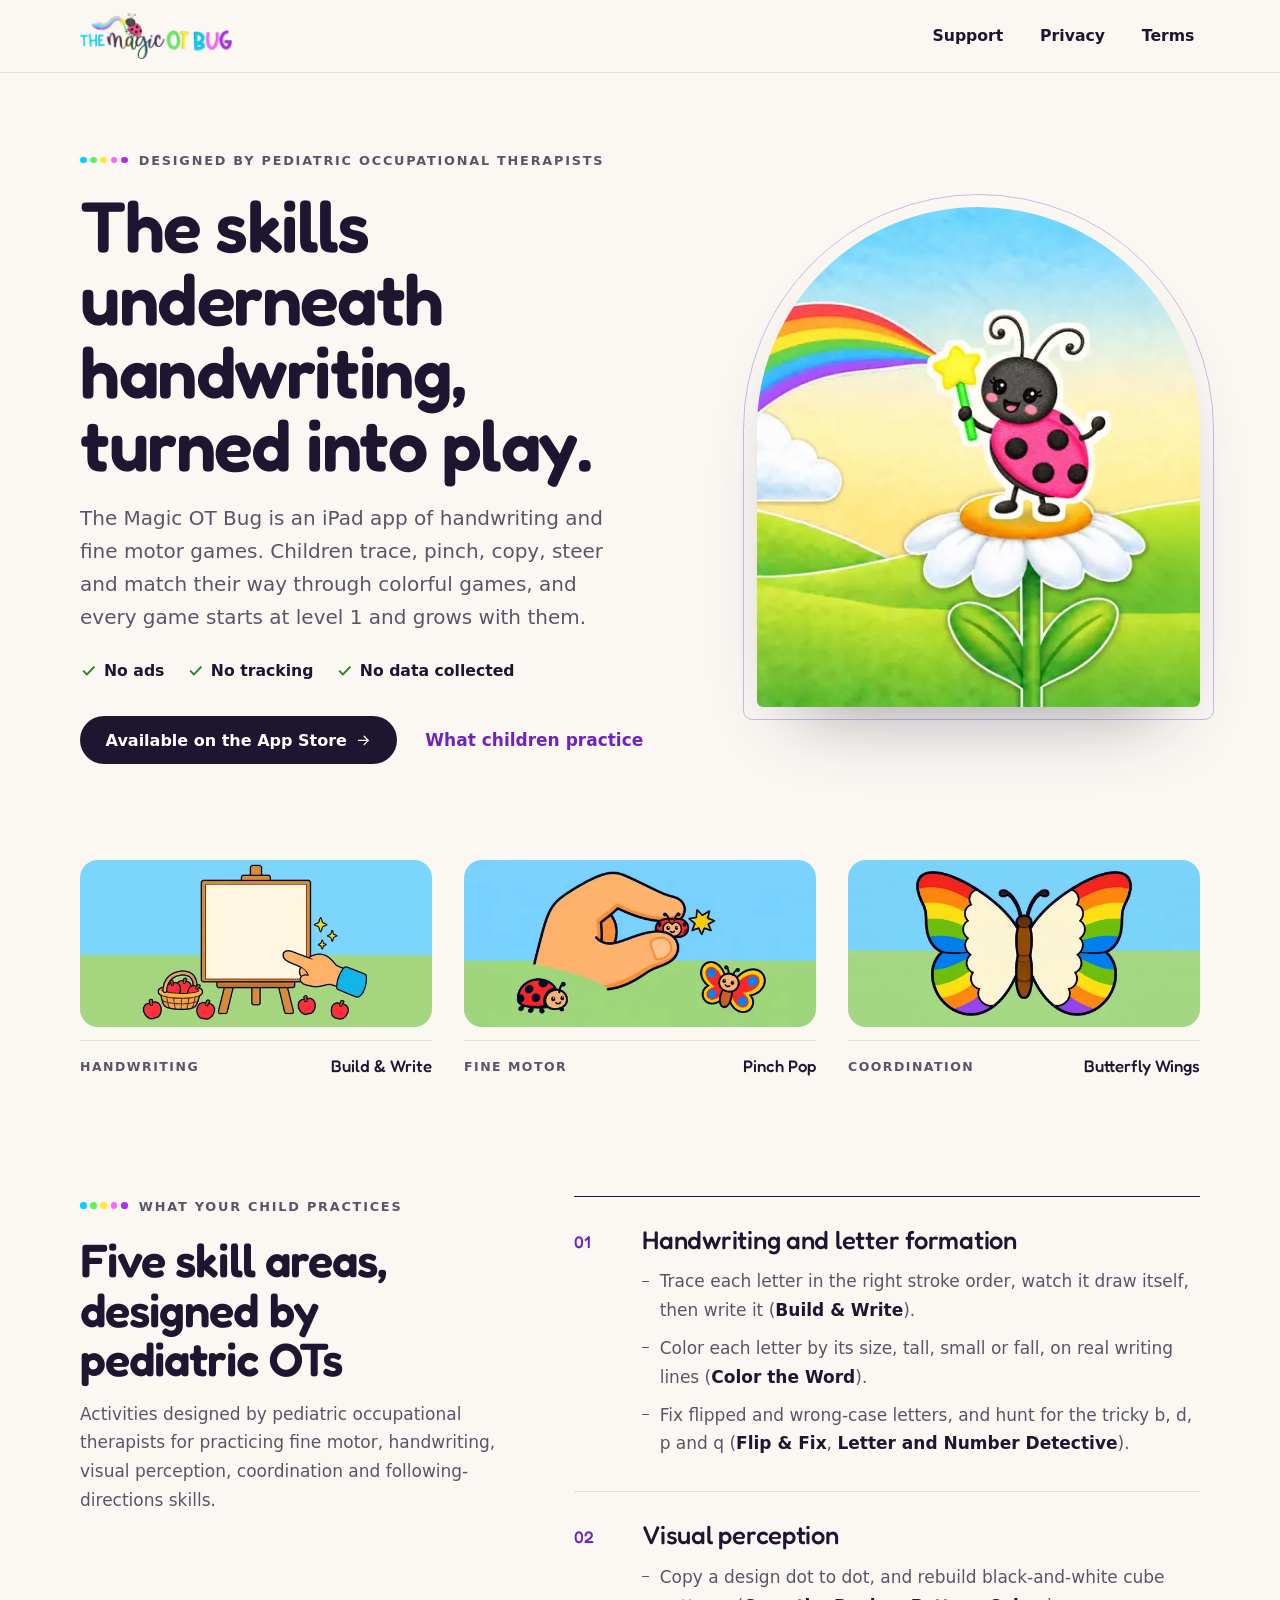
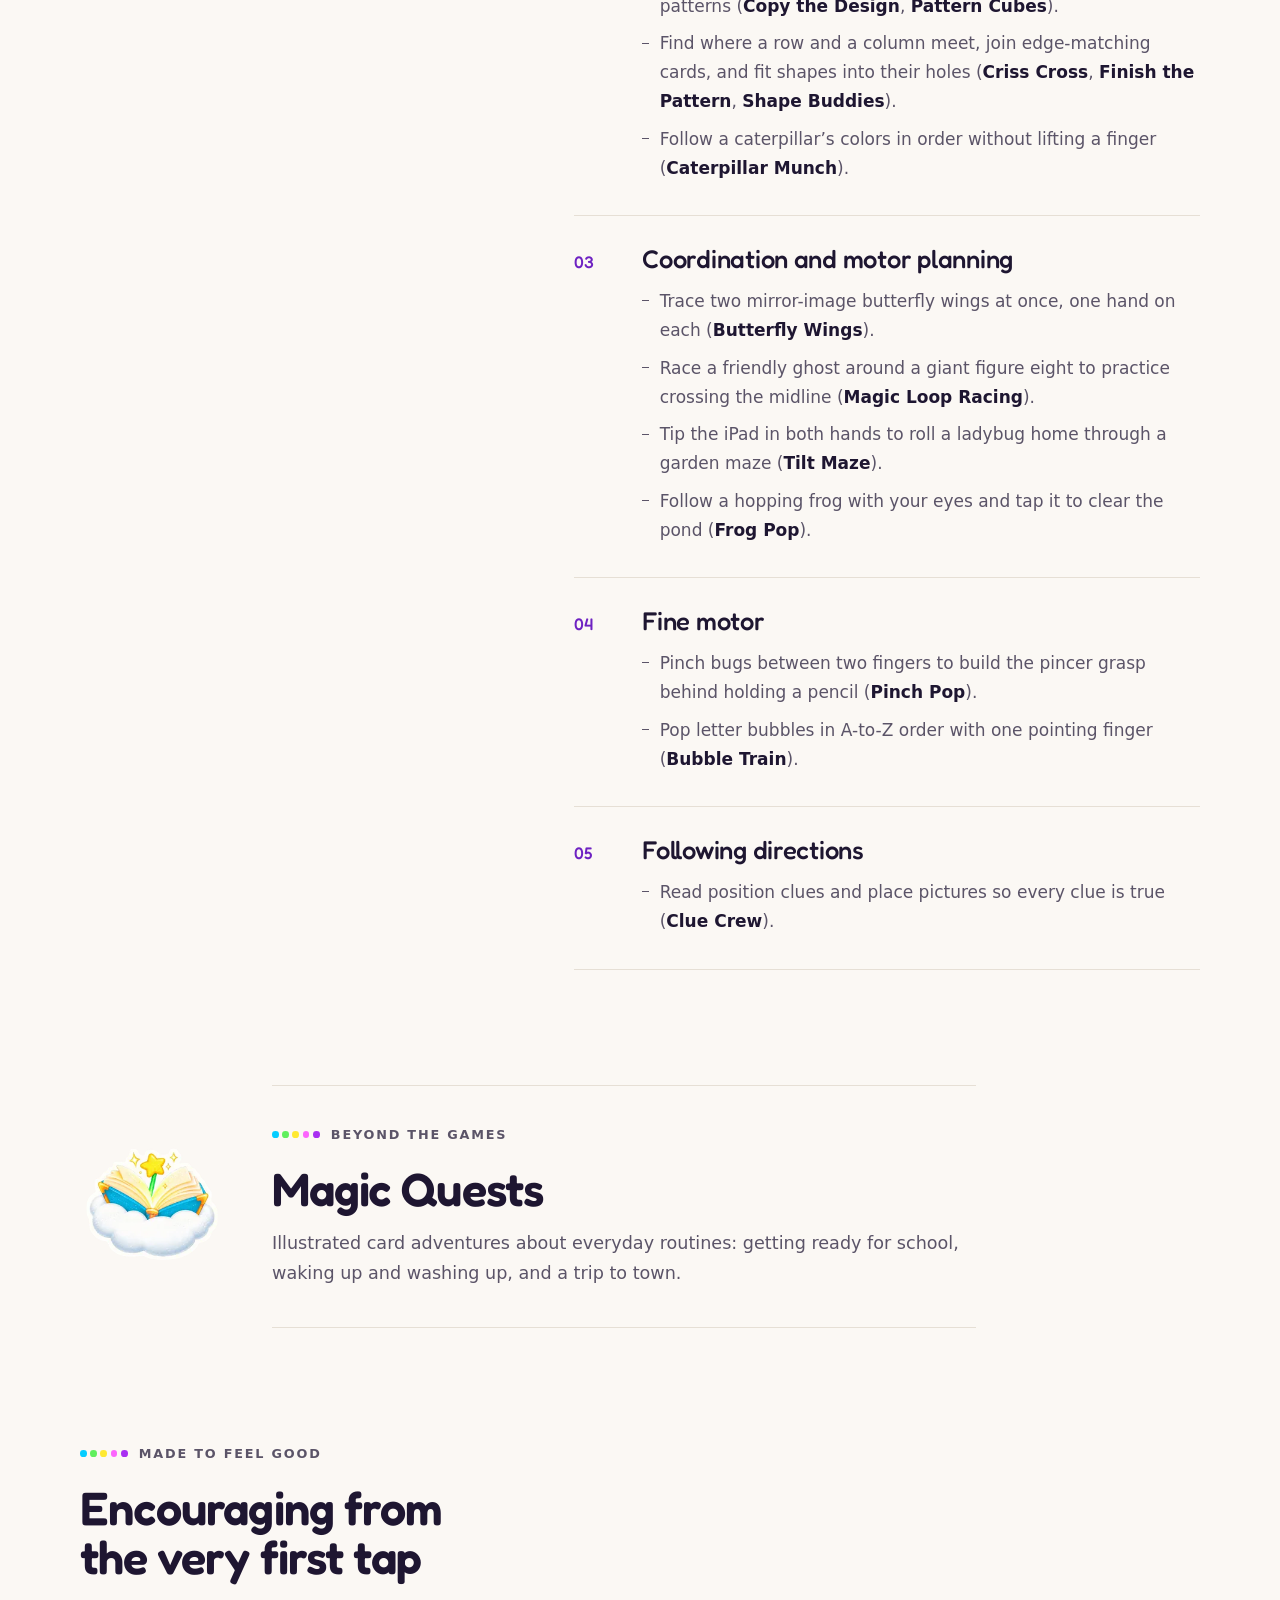
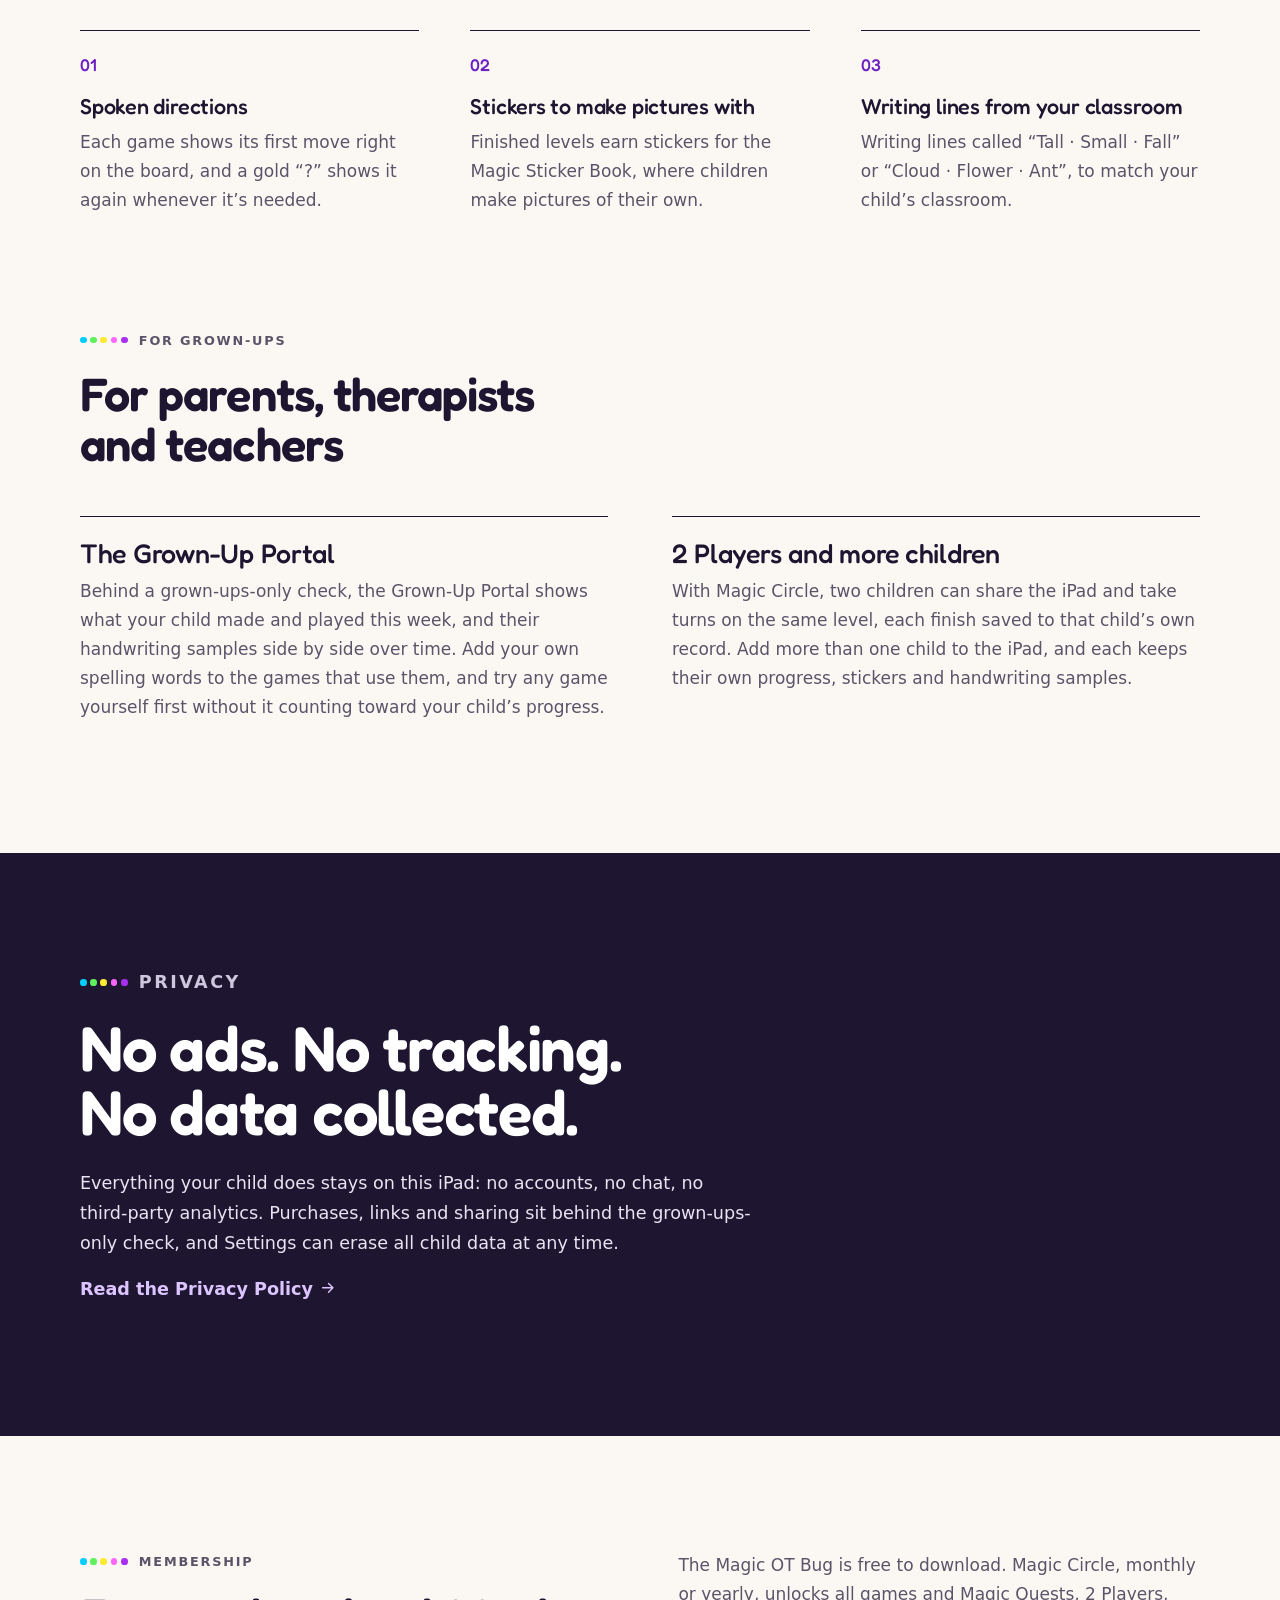
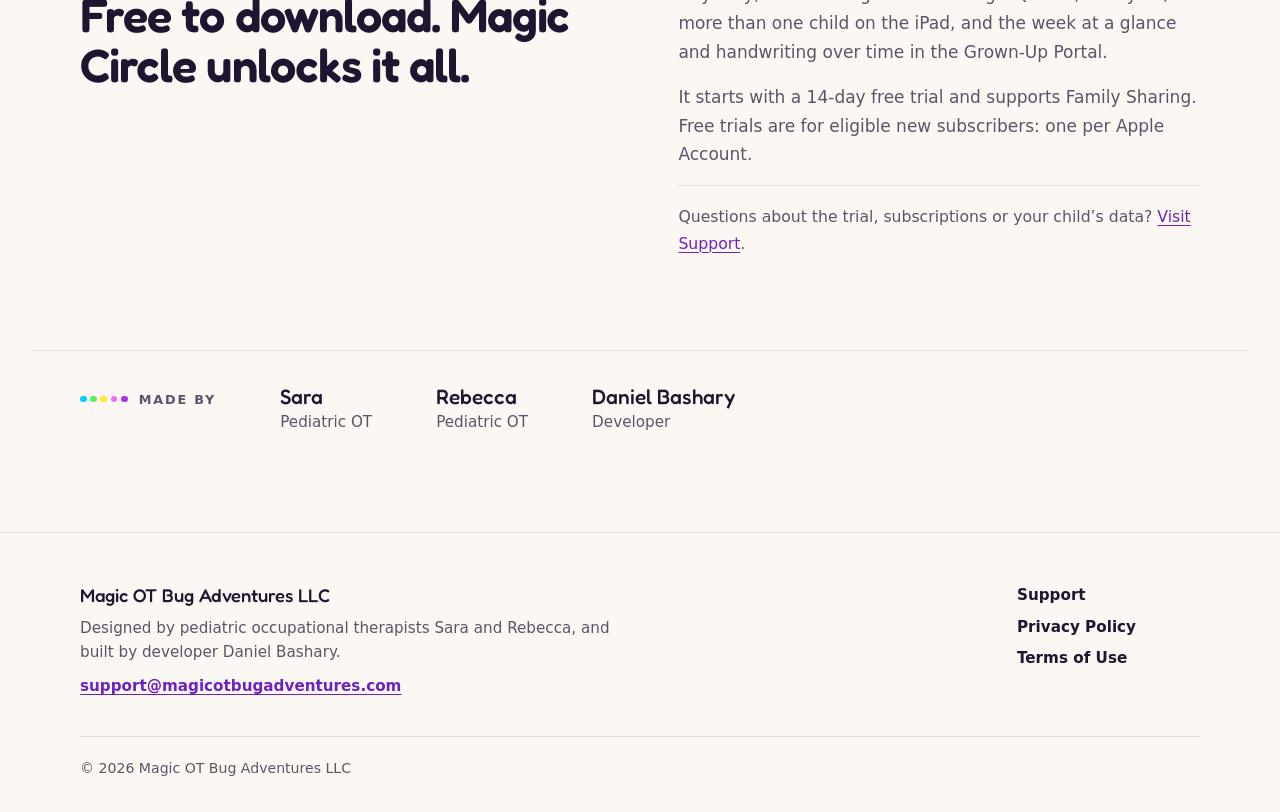
==== commit b1d9bcca: "Direction B: founder's choices for contact, App Store link and credits - Support: the help topics an" ====
--- a/index.html
+++ b/index.html
@@ -50,8 +50,9 @@
             <li><svg class="icon" viewBox="0 0 24 24" fill="none" stroke="currentColor" stroke-width="1.9" stroke-linecap="round" stroke-linejoin="round" aria-hidden="true" focusable="false"><path d="M5 12.5l4.5 4.5L19 7"/></svg>No data collected</li>
           </ul>
           <div class="hero-actions">
-            <a class="button" href="#practice">What children practice</a>
-            <p class="soon"><span class="soon-dot" aria-hidden="true"></span>Coming soon to the App Store</p>
+          <!-- App Store line: the one place on this page. Before launch, swap this element for: <p class="soon"><span class="soon-dot" aria-hidden="true"></span>Coming soon to the App Store</p> -->
+          <a class="button store-link" href="https://apps.apple.com/app/id6813398286">Available on the App Store<svg class="icon icon--inline" viewBox="0 0 24 24" fill="none" stroke="currentColor" stroke-width="1.9" stroke-linecap="round" stroke-linejoin="round" aria-hidden="true" focusable="false"><path d="M5 12h14M13 6l6 6-6 6"/></svg></a>
+            <a class="text-link" href="#practice">What children practice</a>
           </div>
         </div>
         <figure class="hero-arch">
@@ -91,7 +92,7 @@
       <div class="wrap split">
         <header class="split-head">
           <p class="kicker"><span class="dots" aria-hidden="true"><i></i><i></i><i></i><i></i><i></i></span>What your child practices</p>
-          <h2 id="practice-title">Five skill areas, built by pediatric OTs Sara &amp; Rebecca</h2>
+          <h2 id="practice-title">Five skill areas, designed by pediatric OTs</h2>
           <p>Activities designed by pediatric occupational therapists for practicing fine motor, handwriting, visual perception, coordination and following-directions skills.</p>
         </header>
         <ol class="skills">
@@ -224,10 +225,20 @@
         <div>
           <p>The Magic OT Bug is free to download. Magic Circle, monthly or yearly, unlocks all games and Magic Quests, 2 Players, more than one child on the iPad, and the week at a glance and handwriting over time in the Grown-Up Portal.</p>
           <p>It starts with a 14-day free trial and supports Family Sharing. Free trials are for eligible new subscribers: one per Apple Account.</p>
-          <p class="soon"><span class="soon-dot" aria-hidden="true"></span>Coming soon to the App Store</p>
           <p class="membership-help">Questions about the trial, subscriptions or your child&rsquo;s data?
           <a href="/support">Visit Support</a>.</p>
         </div>
+      </div>
+    </section>
+
+    <section class="section team" aria-labelledby="team-title">
+      <div class="wrap team-row">
+        <h2 id="team-title" class="kicker"><span class="dots" aria-hidden="true"><i></i><i></i><i></i><i></i><i></i></span>Made by</h2>
+        <ul class="team-list">
+          <li><span class="team-name">Sara</span><span class="team-role">Pediatric OT</span></li>
+          <li><span class="team-name">Rebecca</span><span class="team-role">Pediatric OT</span></li>
+          <li><span class="team-name">Daniel Bashary</span><span class="team-role">Developer</span></li>
+        </ul>
       </div>
     </section>
   </main>
@@ -235,13 +246,9 @@
     <div class="wrap footer-grid">
       <div class="footer-brand">
         <p class="footer-name">Magic OT Bug Adventures LLC</p>
-        <p>Made with care by Sara &amp; Rebecca, pediatric OTs.</p>
-      </div>
-      <address class="footer-contact">
-        <span>139 Dudley Drive, Bergenfield, NJ 07621, United States</span>
-        <span>Phone: <a href="tel:+12013177937">(201) 317-7937</a></span>
-        <span><a href="mailto:info@magicotbugadventures.com">info@magicotbugadventures.com</a></span>
-      </address>
+        <p>Designed by pediatric occupational therapists Sara and Rebecca, and built by developer Daniel Bashary.</p>
+        <p class="footer-contact"><a href="mailto:support@magicotbugadventures.com">support@magicotbugadventures.com</a></p>
+      </div>
       <nav class="footer-nav" aria-label="Footer">
         <ul>
           <li><a href="/support">Support</a></li>
@@ -252,7 +259,6 @@
     </div>
     <div class="wrap footer-base">
       <p>&copy; 2026 Magic OT Bug Adventures LLC</p>
-      <p>The Magic OT Bug for iPad is coming soon to the App Store.</p>
     </div>
   </footer>
 </body>
--- a/style.css
+++ b/style.css
@@ -184,6 +184,20 @@
 
 .button:hover { background: var(--accent-deep); color: #fff; }
 
+.store-link { display: inline-flex; align-items: center; gap: 0.5rem; }
+.store-link .icon { width: 1.05em; height: 1.05em; }
+.store-link--quiet {
+  min-height: 2.75rem;
+  padding: 0 1.1rem;
+  border: 1px solid var(--ink);
+  border-radius: 999px;
+  color: var(--ink);
+  font-weight: 600;
+  font-size: 0.95rem;
+  text-decoration: none;
+}
+.store-link--quiet:hover { background: var(--ink); color: #fff; }
+
 .soon { display: inline-flex; align-items: center; gap: 0.6rem; margin: 0; color: var(--muted); font-weight: 600; font-size: 0.97rem; }
 .soon-dot { width: 0.55rem; height: 0.55rem; border-radius: 50%; background: var(--amber); box-shadow: 0 0 0 4px rgba(242, 169, 59, 0.2); }
 
@@ -208,6 +222,7 @@
 .promise .icon { width: 1.1rem; height: 1.1rem; stroke-width: 2.6; color: #23852a; }
 
 .hero-actions { display: flex; flex-wrap: wrap; align-items: center; gap: 1rem 1.75rem; }
+.hero-actions .text-link { display: inline-flex; align-items: center; min-height: 2.75rem; }
 
 .hero-arch { position: relative; margin: 0; justify-self: end; width: min(100%, 30rem); }
 
@@ -313,7 +328,7 @@
 .privacy-band a:hover { color: #fff; }
 
 /* Membership */
-.membership { padding-bottom: clamp(4rem, 9vw, 8rem); }
+.membership { padding-bottom: clamp(3rem, 6vw, 5rem); }
 .membership-grid { display: grid; grid-template-columns: minmax(0, 1fr) minmax(0, 1fr); gap: clamp(1.5rem, 6vw, 6rem); align-items: start; }
 .membership-grid p { color: var(--muted); }
 .membership-grid .soon { margin: 0.5rem 0 1.25rem; }
@@ -381,36 +396,32 @@
 
 .contact-panel {
   display: grid;
-  grid-template-columns: auto minmax(0, 1fr) minmax(0, 1.15fr);
-  grid-template-areas: "bug intro list" "bug tip tip";
+  grid-template-columns: auto minmax(0, 1fr) auto;
+  grid-template-areas: "bug intro email" "bug tip tip";
   gap: 1.25rem clamp(1.5rem, 4vw, 3.5rem);
-  align-items: start;
-  margin-bottom: clamp(3rem, 6vw, 5rem);
+  align-items: center;
+  margin-bottom: clamp(4rem, 8vw, 7rem);
   padding: clamp(1.5rem, 3.5vw, 2.75rem);
   background: var(--paper);
   border: 1px solid var(--hair);
   border-radius: 22px;
 }
 
-.contact-panel > img { grid-area: bug; width: 5.5rem; }
+.contact-panel > img { grid-area: bug; width: 5.5rem; align-self: start; }
 .contact-intro { grid-area: intro; }
-.contact-intro h2 { font-size: clamp(1.6rem, 1.4rem + 0.8vw, 2.1rem); margin-bottom: 0.5rem; }
+.contact-intro h2 { font-size: clamp(1.6rem, 1.4rem + 0.8vw, 2.1rem); margin-bottom: 0.4rem; }
 .contact-intro p { margin: 0; color: var(--muted); }
 
-.contact-list { grid-area: list; margin: 0; border-top: 1px solid var(--ink); }
-.contact-list > div { display: grid; grid-template-columns: 5.5rem minmax(0, 1fr); gap: 1rem; padding: 0.8rem 0; border-bottom: 1px solid var(--hair); }
-.contact-list dt { padding-top: 0.2rem; color: var(--muted); font-size: 0.78rem; font-weight: 650; letter-spacing: 0.14em; text-transform: uppercase; }
-.contact-list dd { margin: 0; line-height: 1.55; overflow-wrap: break-word; }
-.contact-list a { font-weight: 600; }
-.contact-tip { grid-area: tip; margin: 0; color: var(--muted); font-size: 0.95rem; }
-
-@media (max-width: 64em) {
-  .contact-panel { grid-template-columns: auto minmax(0, 1fr); grid-template-areas: "bug intro" "list list" "tip tip"; }
+.contact-email { grid-area: email; margin: 0; font-family: var(--display); font-weight: 500; font-size: clamp(1.15rem, 1rem + 0.6vw, 1.5rem); line-height: 1.3; }
+.contact-email a { text-decoration-thickness: 2px; }
+.contact-tip { grid-area: tip; margin: 0; padding-top: 1.1rem; border-top: 1px solid var(--hair); color: var(--muted); font-size: 0.95rem; }
+
+@media (max-width: 56em) {
+  .contact-panel { grid-template-columns: auto minmax(0, 1fr); grid-template-areas: "bug intro" "email email" "tip tip"; }
 }
 
 @media (max-width: 30em) {
   .contact-panel > img { width: 4rem; }
-  .contact-list > div { grid-template-columns: 1fr; gap: 0.1rem; }
 }
 
 .qa { padding: 0 0 2rem; margin-bottom: 2.25rem; border-bottom: 1px solid var(--hair); }
@@ -430,22 +441,32 @@
 /* ---------- Footer ---------- */
 
 .site-footer { margin-top: auto; border-top: 1px solid var(--hair); background: var(--page); color: var(--muted); font-size: 0.95rem; line-height: 1.6; }
-.footer-grid { display: grid; grid-template-columns: minmax(0, 1fr) minmax(0, 1fr) auto; gap: 1.5rem 3rem; padding-top: 3rem; padding-bottom: 2rem; }
-.footer-brand p { margin: 0; }
+.footer-grid { display: grid; grid-template-columns: minmax(0, 1fr) auto auto; gap: 1.5rem clamp(2rem, 5vw, 4rem); align-items: start; padding-top: 3rem; padding-bottom: 2rem; }
+.footer-brand { max-width: 34rem; }
+.footer-brand p { margin: 0 0 0.35rem; }
 .footer-name { color: var(--ink); font-family: var(--display); font-weight: 500; font-size: 1.15rem; }
-.footer-contact { font-style: normal; display: grid; }
+.footer-contact { margin-top: 0.6rem !important; }
+.footer-contact a { font-weight: 600; }
 .footer-nav ul { margin: 0; padding: 0; list-style: none; display: grid; gap: 0.15rem; }
-.footer-nav a { color: var(--ink); text-decoration: none; font-weight: 550; }
+.footer-nav a { display: inline-block; padding: 0.15rem 0; color: var(--ink); text-decoration: none; font-weight: 550; }
 .footer-nav a:hover { color: var(--accent); text-decoration: underline; }
-.footer-base { display: flex; flex-wrap: wrap; justify-content: space-between; gap: 0.25rem 1.5rem; padding-top: 1.25rem; padding-bottom: 2rem; font-size: 0.88rem; }
-.footer-base p { margin: 0; }
-.footer-base::before { content: ""; flex-basis: 100%; height: 1px; margin-bottom: 1rem; background: var(--hair); }
+.footer-base { padding-top: 0; padding-bottom: 2rem; font-size: 0.88rem; }
+.footer-base p { margin: 0; padding-top: 1.25rem; border-top: 1px solid var(--hair); }
 
 @media (max-width: 52em) {
   .footer-grid { grid-template-columns: 1fr; }
   .footer-nav ul { display: flex; flex-wrap: wrap; gap: 0.3rem 1.5rem; }
 }
 
+/* Credits: the three people who make the app */
+.team { padding-bottom: clamp(4rem, 8vw, 6rem); padding-top: 0; }
+.team-row { display: flex; flex-wrap: wrap; align-items: baseline; gap: 1rem clamp(2rem, 5vw, 4rem); padding-top: 2rem; border-top: 1px solid var(--hair); }
+.team .kicker { margin: 0; font-family: var(--body); line-height: 1.5; }
+.team-list { display: flex; flex-wrap: wrap; gap: 1rem clamp(2rem, 5vw, 4rem); margin: 0; padding: 0; list-style: none; }
+.team-list li { display: grid; }
+.team-name { font-family: var(--display); font-weight: 500; font-size: 1.3rem; color: var(--ink); line-height: 1.3; }
+.team-role { color: var(--muted); font-size: 0.95rem; }
+
 /* ---------- Motion ---------- */
 
 @media (prefers-reduced-motion: reduce) {
@@ -458,7 +479,7 @@
 @media print {
   @page { margin: 1.6cm; }
   body { display: block; background: #fff; color: #000; font-size: 11pt; line-height: 1.45; }
-  .site-header, .skip-link, .site-footer, .doc-aside, .back-to-top, .hero-arch, .plates-section, .contact-panel > img { display: none !important; }
+  .site-header, .skip-link, .site-footer, .team, .doc-aside, .back-to-top, .hero-arch, .plates-section, .contact-panel > img { display: none !important; }
   .doc-layout { display: block; padding: 0; }
   .page-head { padding: 0 0 0.75rem; margin-bottom: 1rem; }
   .kicker .dots { display: none; }
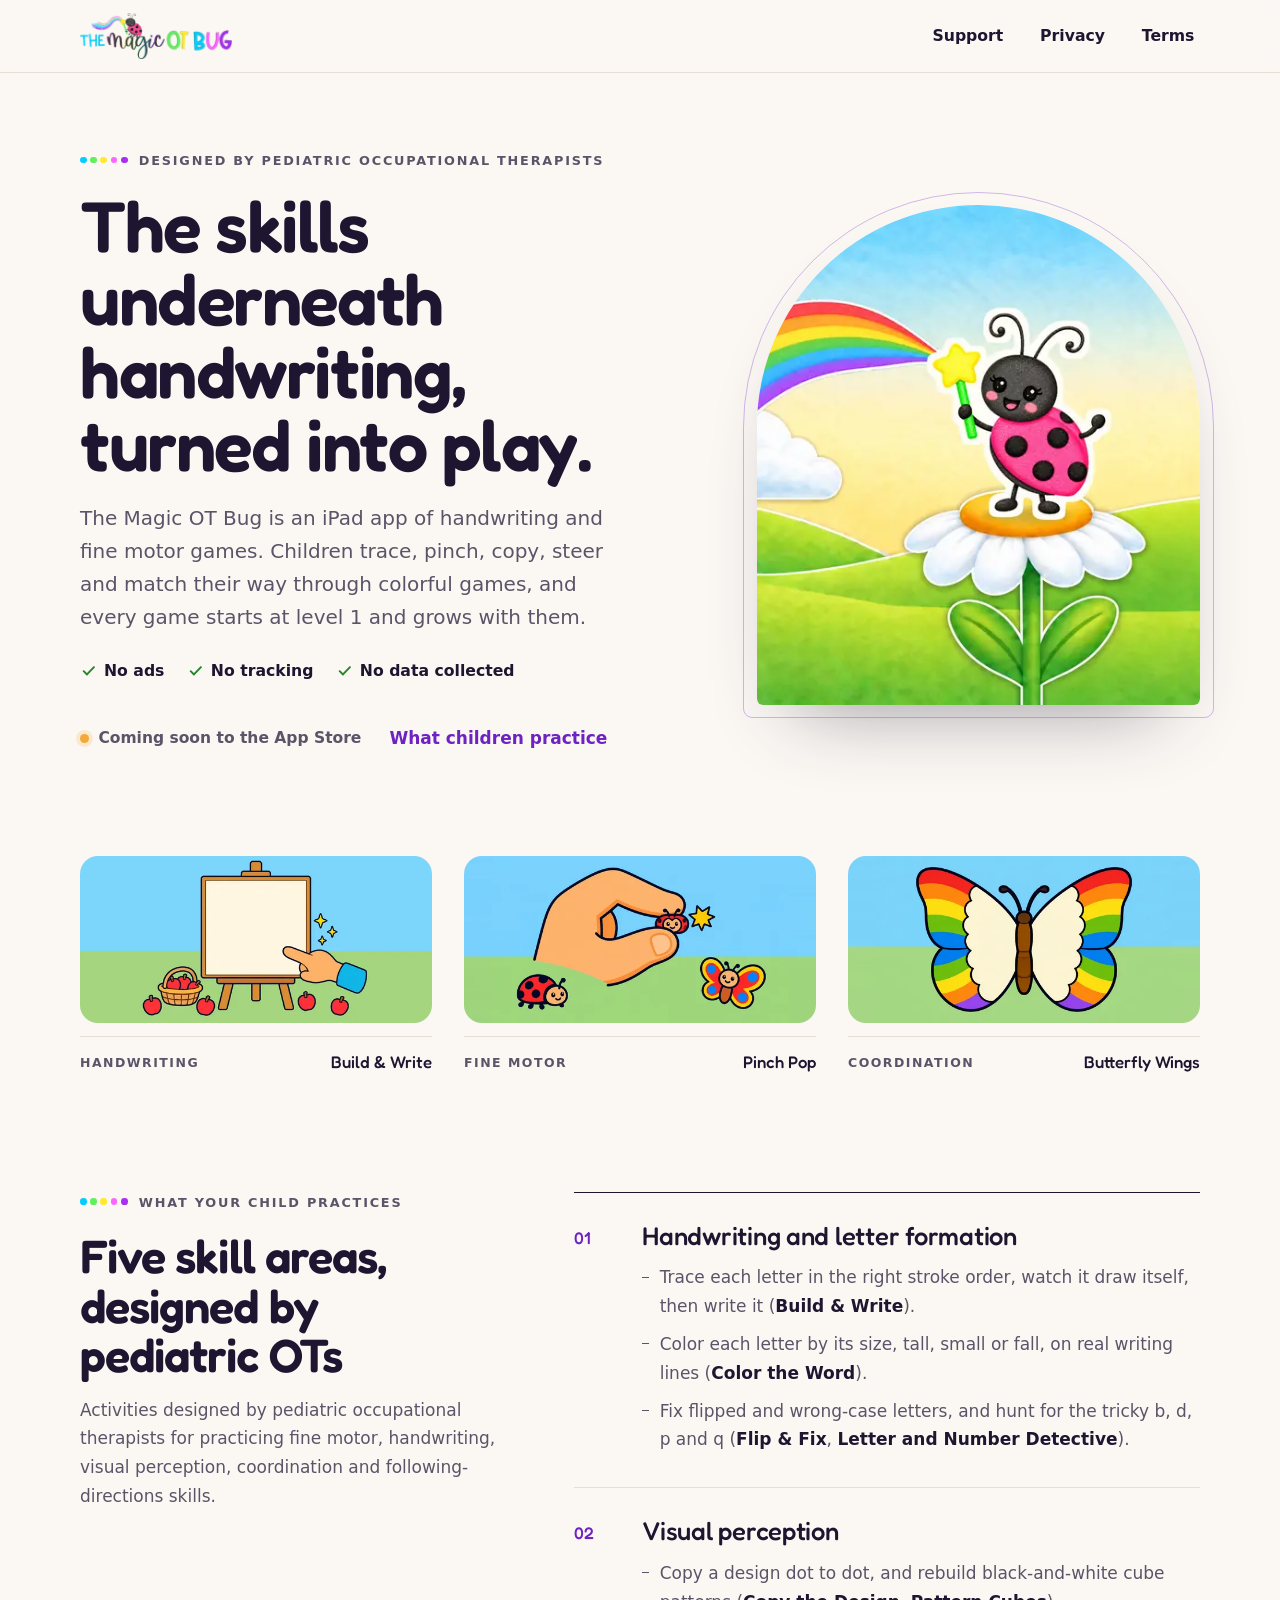
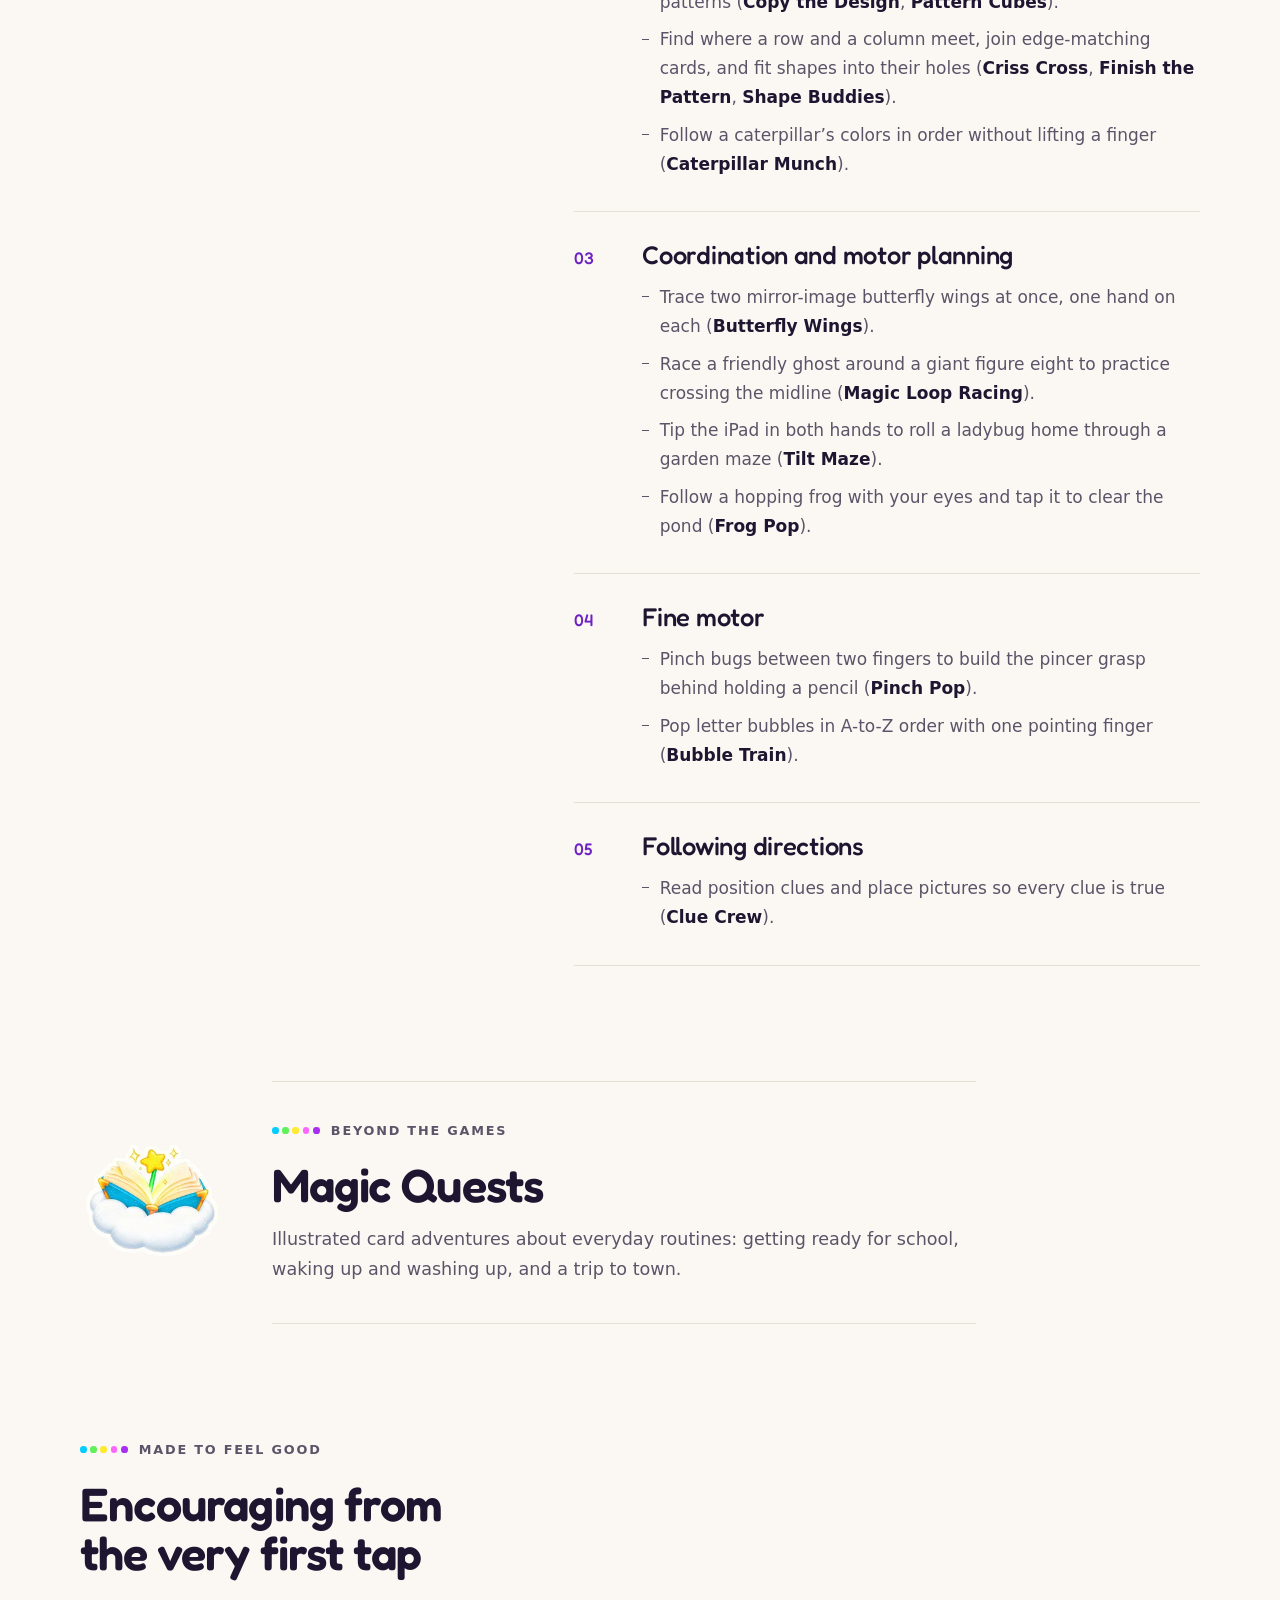
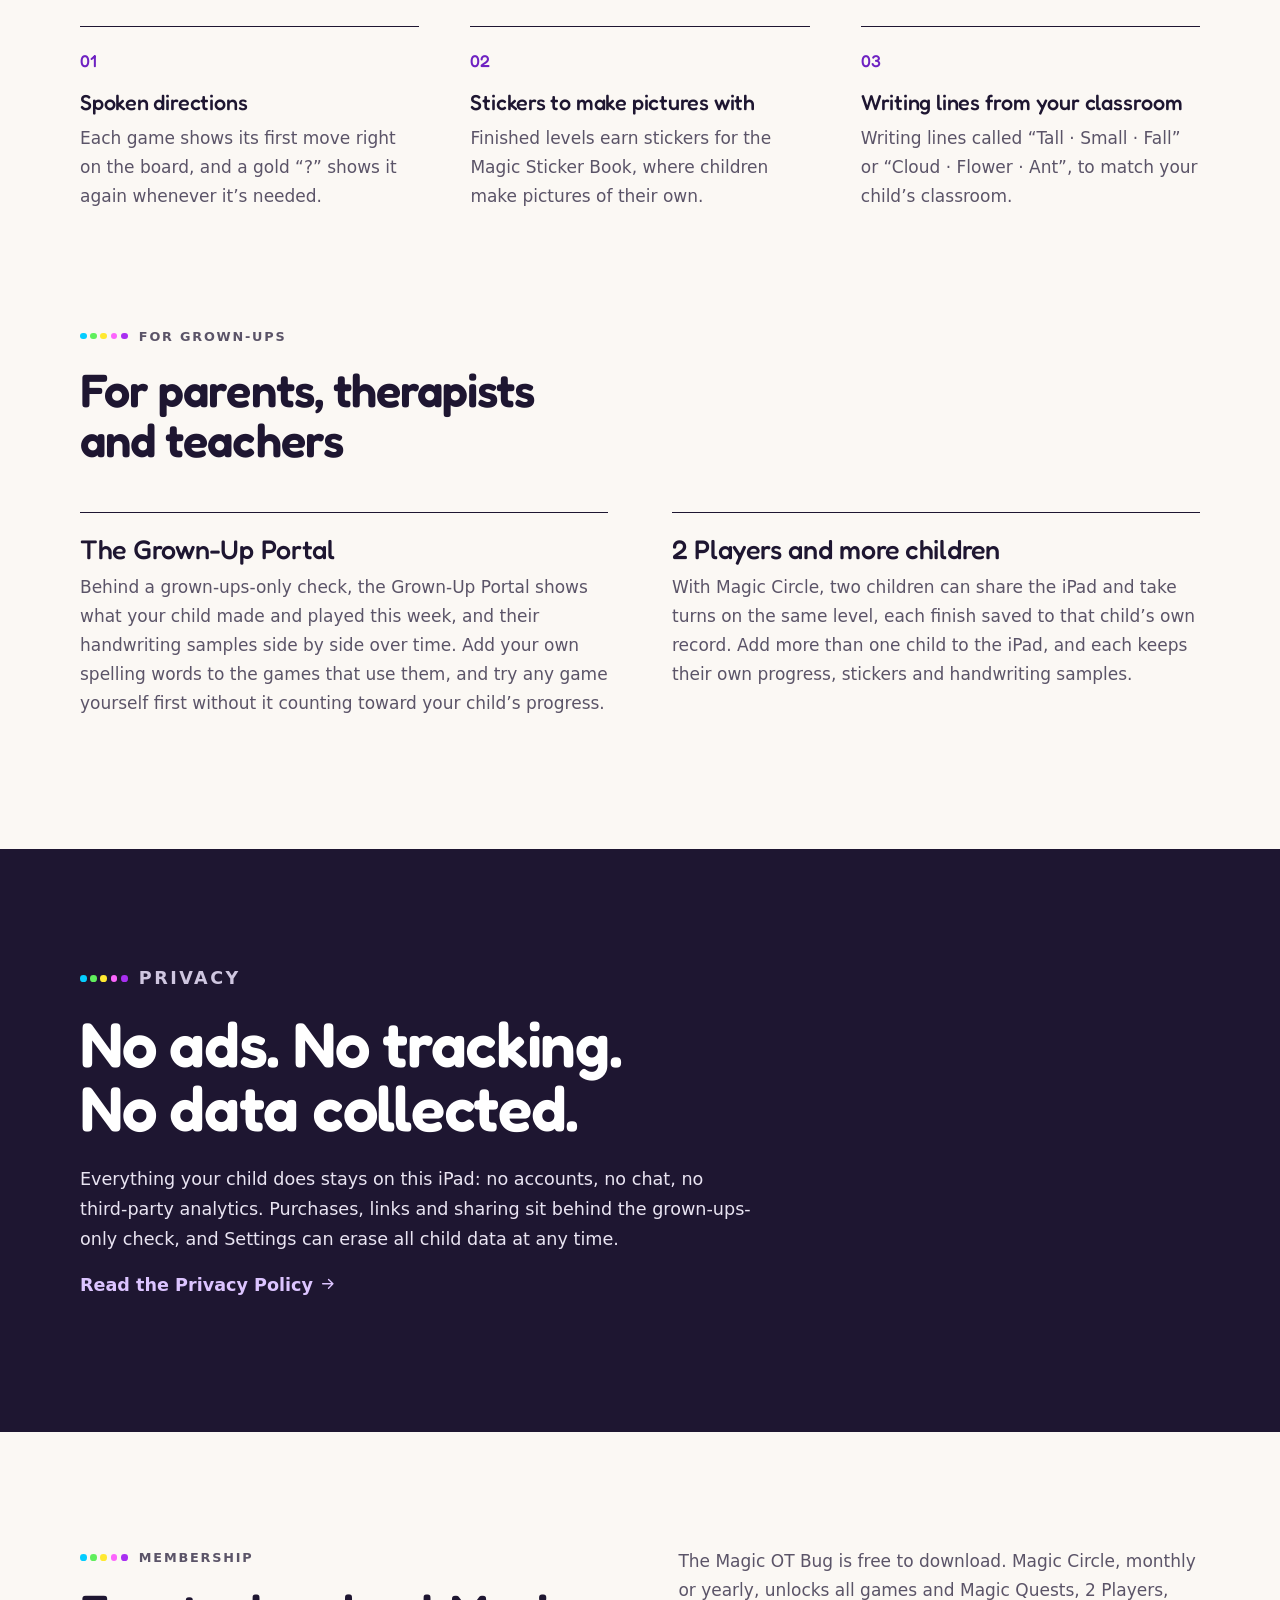
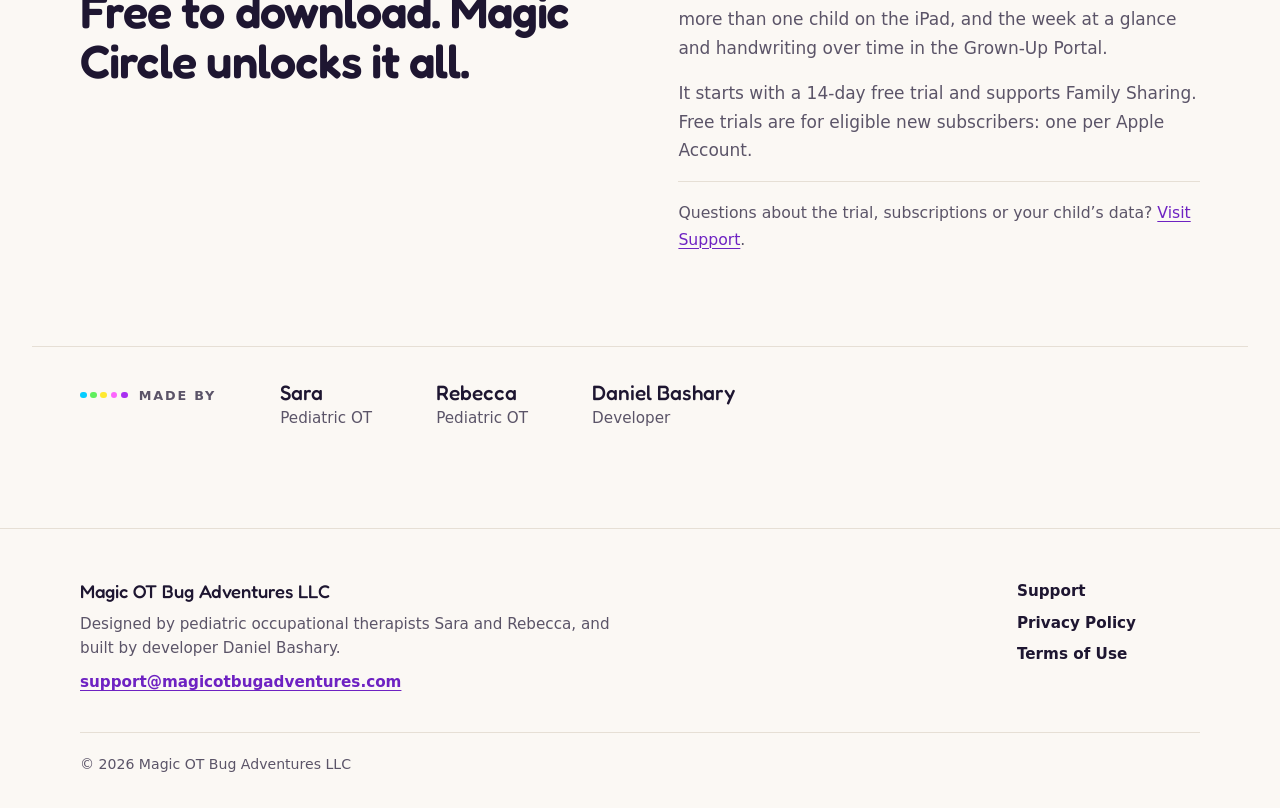
==== commit 5ad0a416: "Coming soon to the App Store until launch (the Available link waits in each page's comment) Co-Autho" ====
--- a/index.html
+++ b/index.html
@@ -50,8 +50,8 @@
             <li><svg class="icon" viewBox="0 0 24 24" fill="none" stroke="currentColor" stroke-width="1.9" stroke-linecap="round" stroke-linejoin="round" aria-hidden="true" focusable="false"><path d="M5 12.5l4.5 4.5L19 7"/></svg>No data collected</li>
           </ul>
           <div class="hero-actions">
-          <!-- App Store line: the one place on this page. Before launch, swap this element for: <p class="soon"><span class="soon-dot" aria-hidden="true"></span>Coming soon to the App Store</p> -->
-          <a class="button store-link" href="https://apps.apple.com/app/id6813398286">Available on the App Store<svg class="icon icon--inline" viewBox="0 0 24 24" fill="none" stroke="currentColor" stroke-width="1.9" stroke-linecap="round" stroke-linejoin="round" aria-hidden="true" focusable="false"><path d="M5 12h14M13 6l6 6-6 6"/></svg></a>
+          <!-- App Store line: the one place on this page. At launch, swap this element for: <a class="button store-link" href="https://apps.apple.com/app/id6813398286">Available on the App Store<svg class="icon icon--inline" viewBox="0 0 24 24" fill="none" stroke="currentColor" stroke-width="1.9" stroke-linecap="round" stroke-linejoin="round" aria-hidden="true" focusable="false"><path d="M5 12h14M13 6l6 6-6 6"/></svg></a> -->
+          <p class="soon"><span class="soon-dot" aria-hidden="true"></span>Coming soon to the App Store</p>
             <a class="text-link" href="#practice">What children practice</a>
           </div>
         </div>
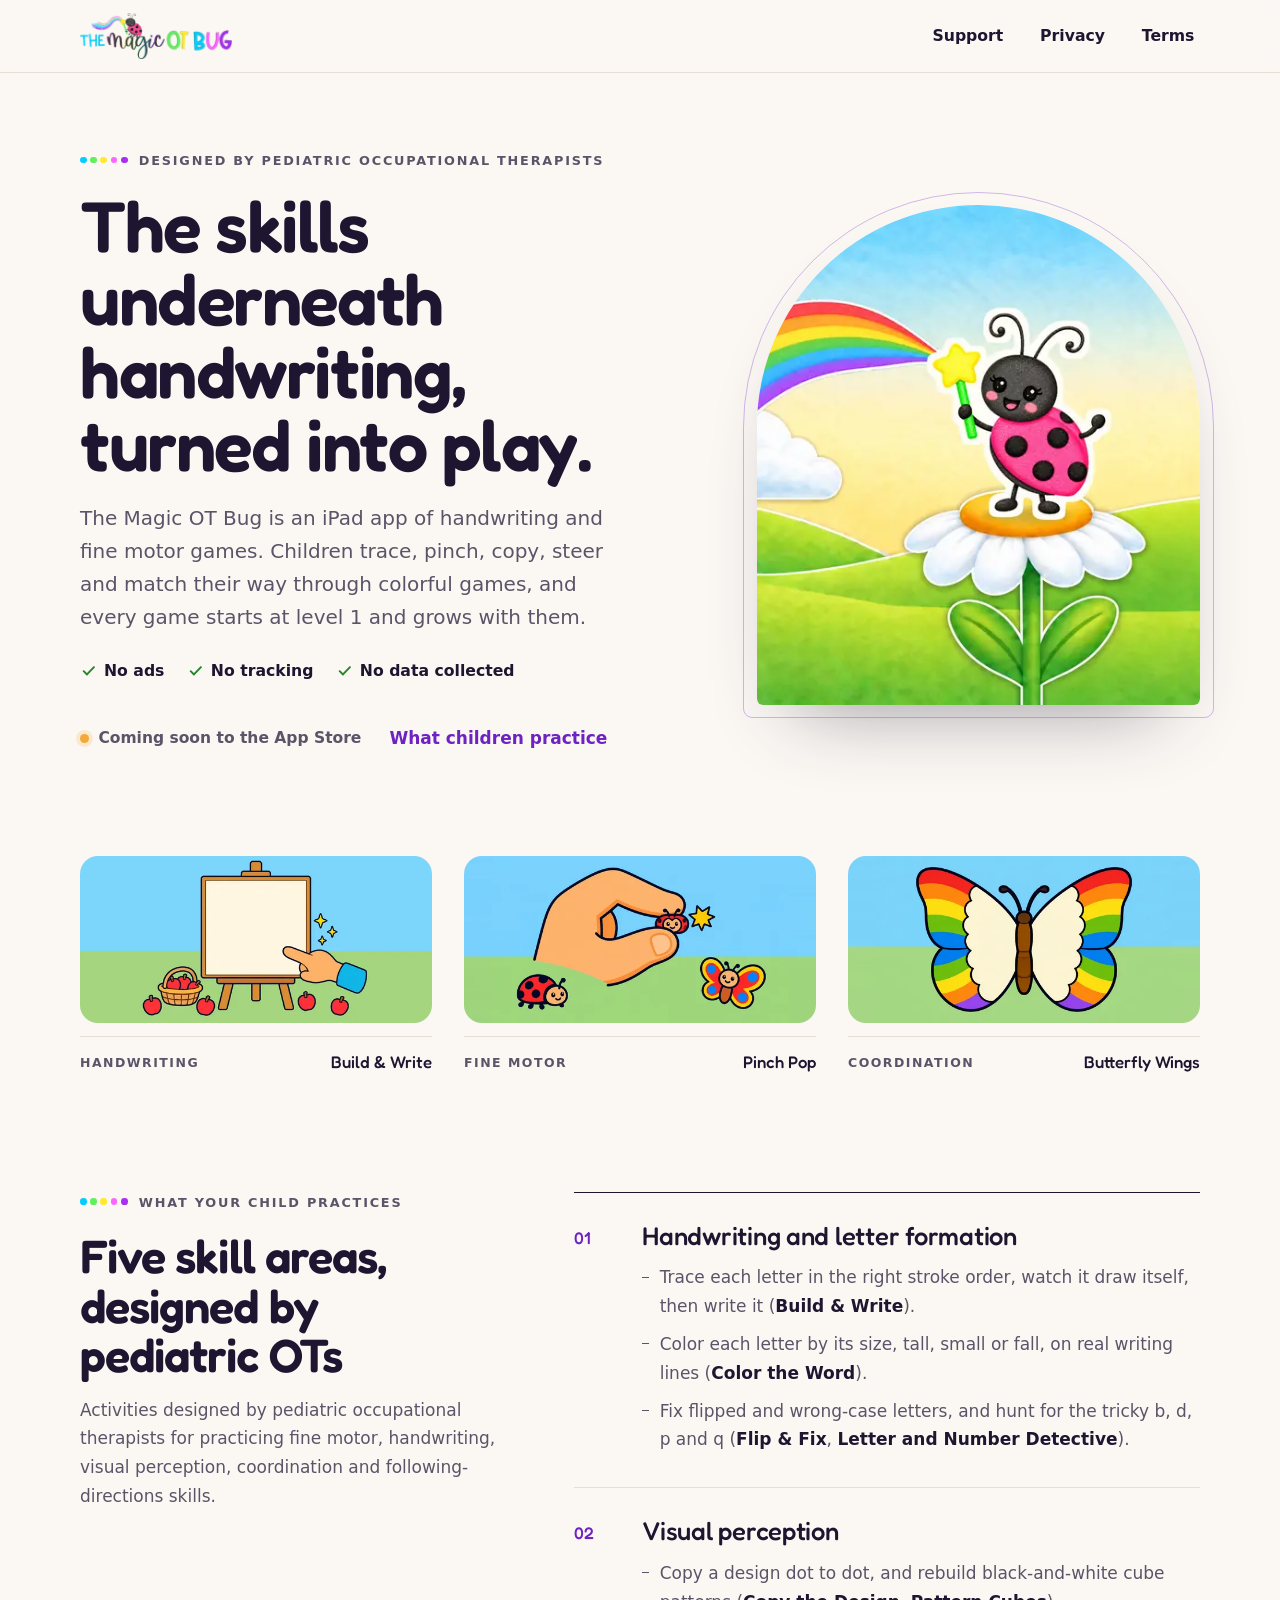
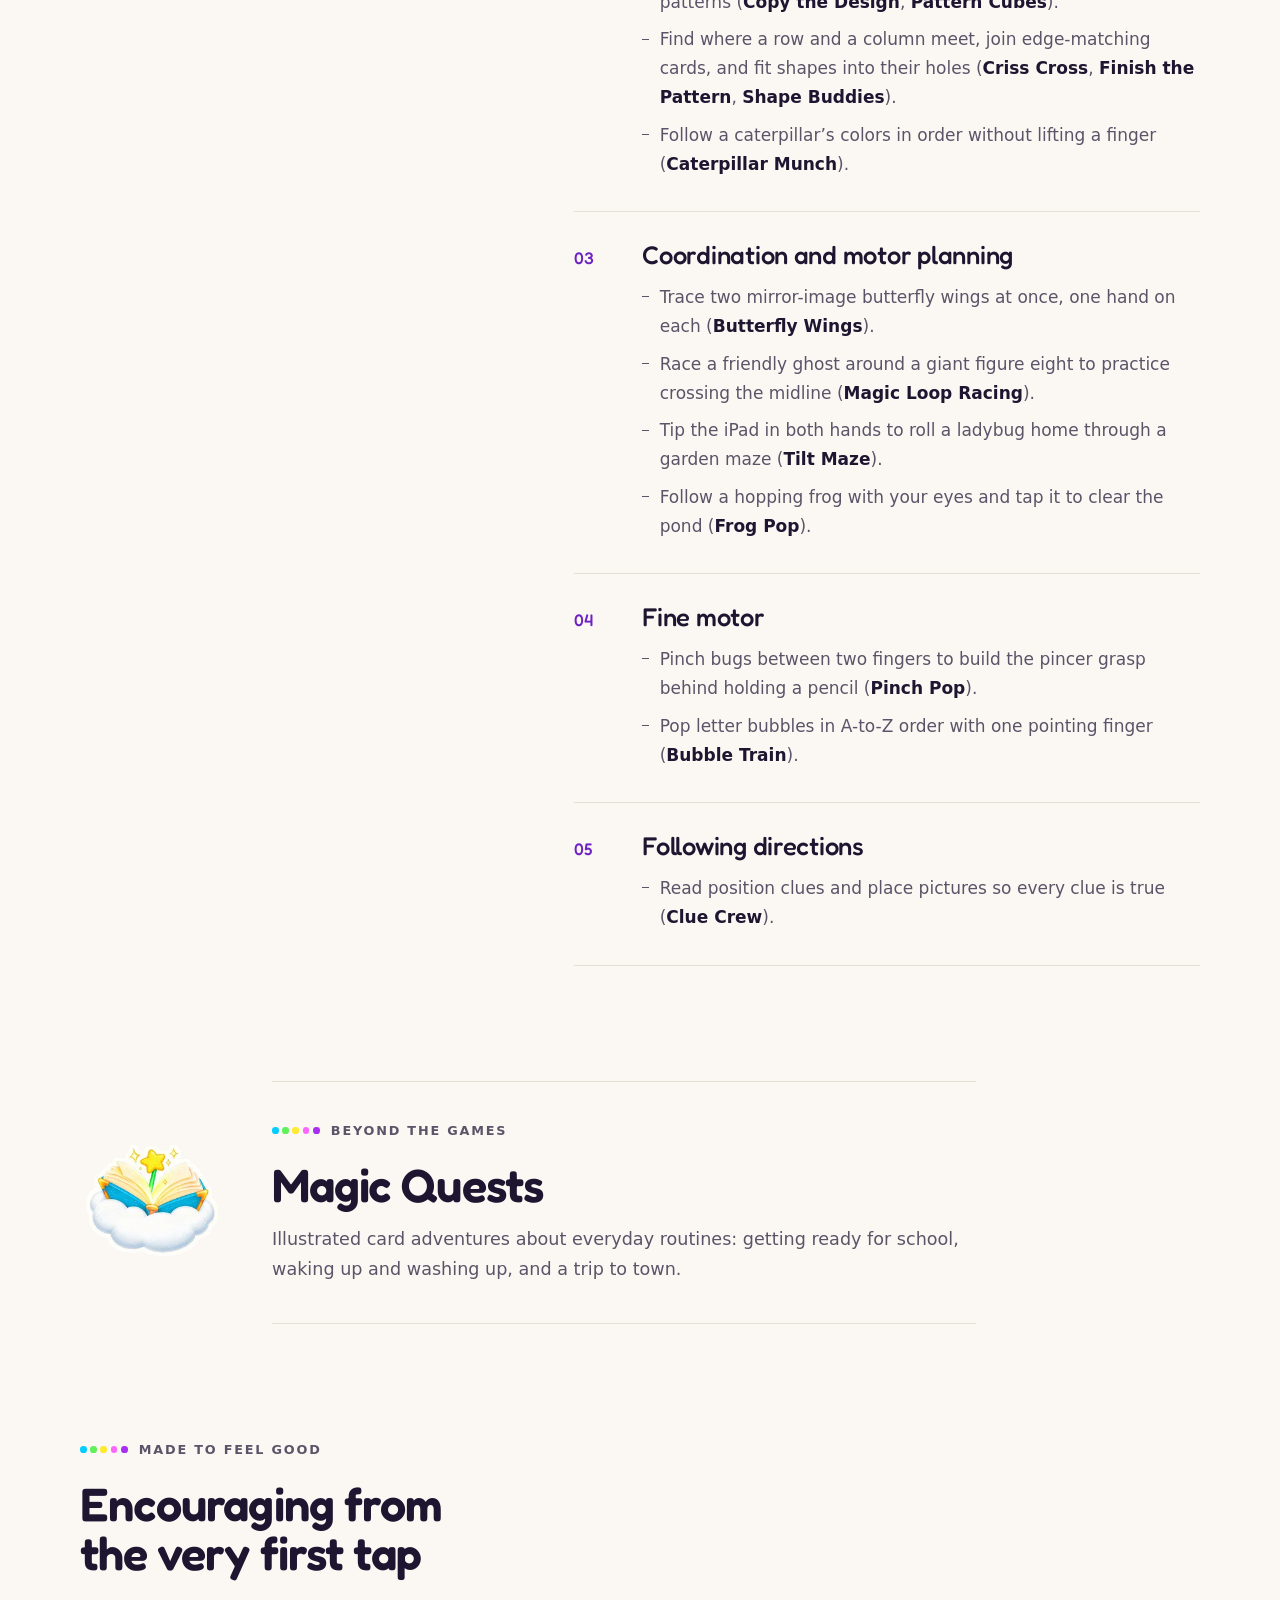
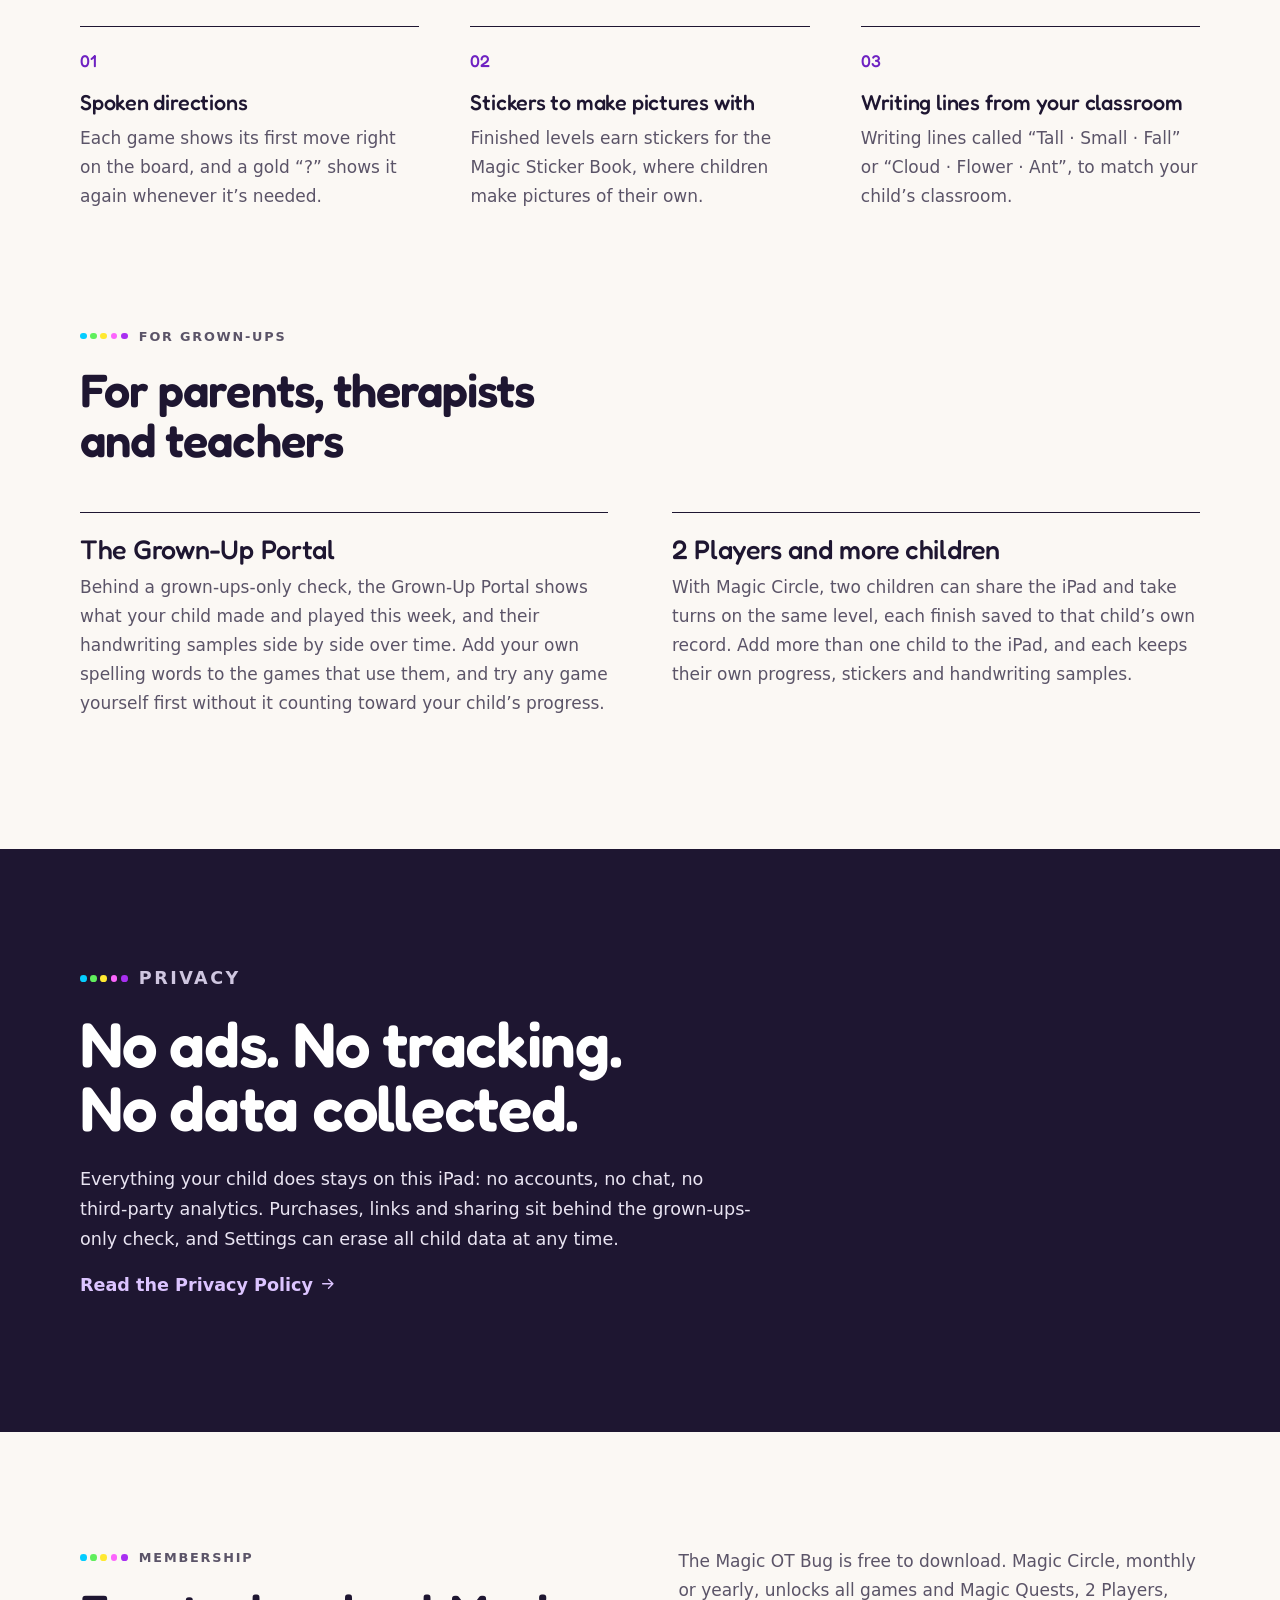
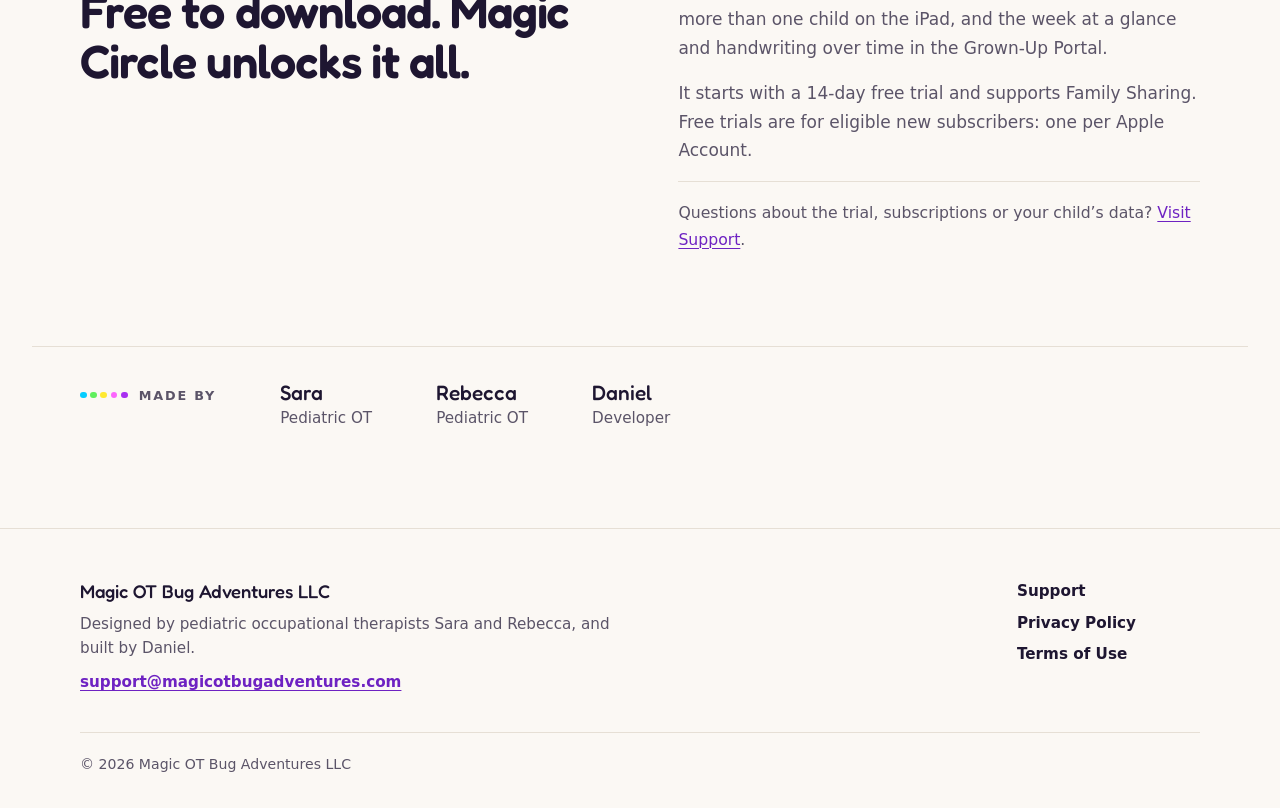
==== commit aa72fa45: "Credits: built by Daniel (first name only, at the founder's request) Co-Authored-By: Claude Opus 5.5" ====
--- a/index.html
+++ b/index.html
@@ -237,7 +237,7 @@
         <ul class="team-list">
           <li><span class="team-name">Sara</span><span class="team-role">Pediatric OT</span></li>
           <li><span class="team-name">Rebecca</span><span class="team-role">Pediatric OT</span></li>
-          <li><span class="team-name">Daniel Bashary</span><span class="team-role">Developer</span></li>
+          <li><span class="team-name">Daniel</span><span class="team-role">Developer</span></li>
         </ul>
       </div>
     </section>
@@ -246,7 +246,7 @@
     <div class="wrap footer-grid">
       <div class="footer-brand">
         <p class="footer-name">Magic OT Bug Adventures LLC</p>
-        <p>Designed by pediatric occupational therapists Sara and Rebecca, and built by developer Daniel Bashary.</p>
+        <p>Designed by pediatric occupational therapists Sara and Rebecca, and built by Daniel.</p>
         <p class="footer-contact"><a href="mailto:support@magicotbugadventures.com">support@magicotbugadventures.com</a></p>
       </div>
       <nav class="footer-nav" aria-label="Footer">
